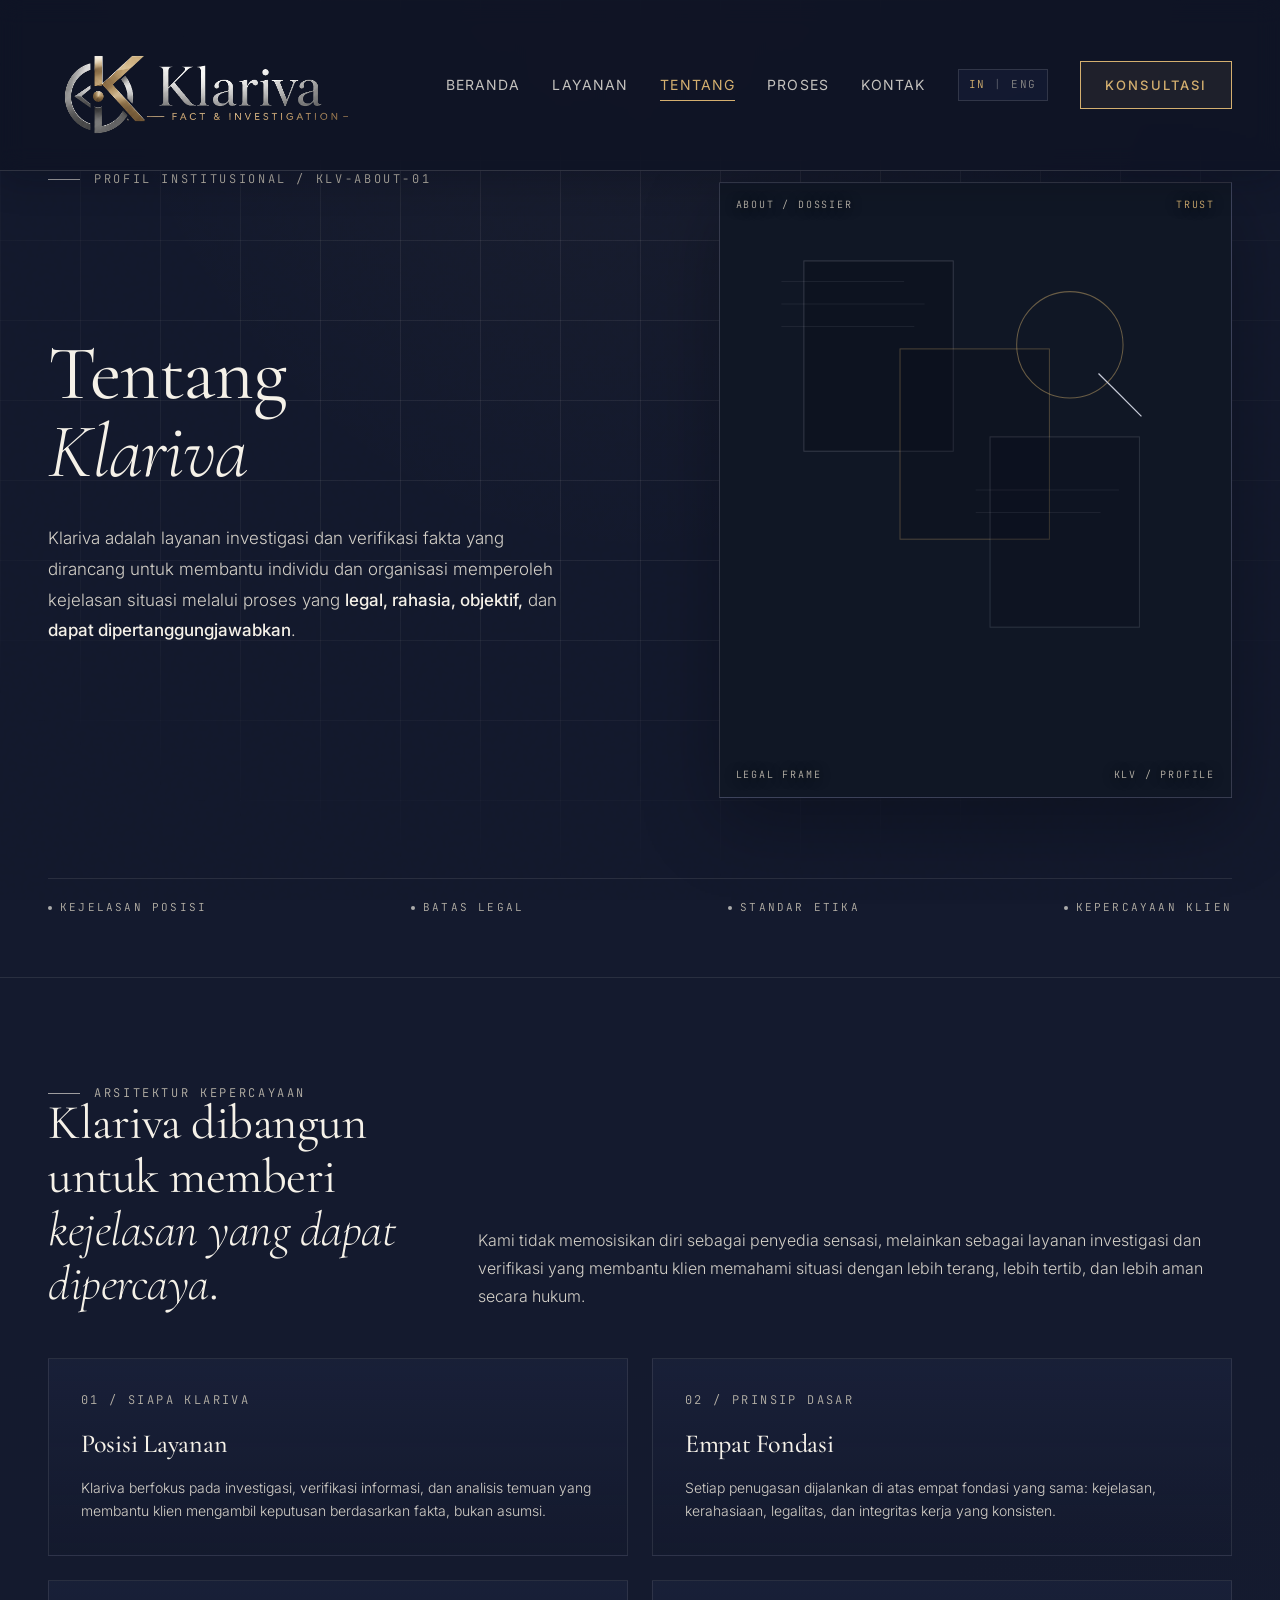
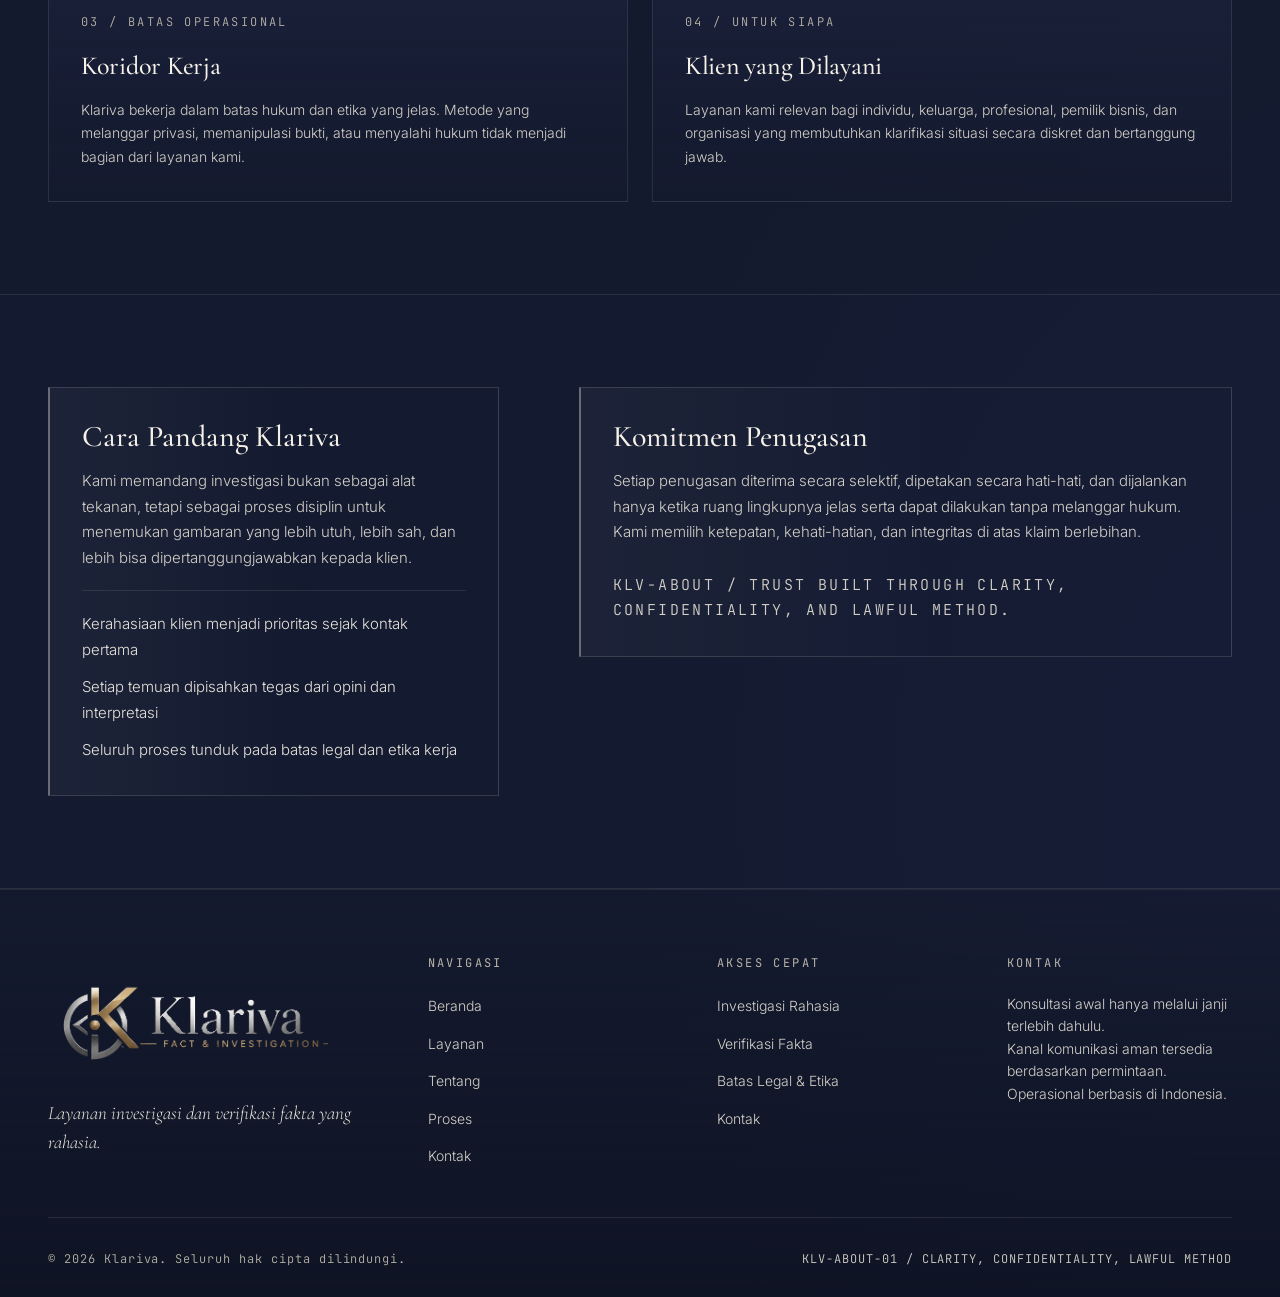
==== about.html @ 5fb0e4e7 "Initial project setup" ====
<!DOCTYPE html>
<html lang="id">
<head>
  <meta charset="UTF-8">
  <meta name="viewport" content="width=device-width, initial-scale=1.0">
  <title>Klariva - Tentang</title>
  <meta name="description" content="Tentang Klariva, layanan investigasi dan verifikasi fakta yang dibangun di atas kejelasan, kerahasiaan, legalitas, dan integritas kerja.">
  <meta property="og:title" content="Klariva - Tentang">
  <meta property="og:description" content="Tentang Klariva, layanan investigasi dan verifikasi fakta yang dibangun di atas kejelasan, kerahasiaan, legalitas, dan integritas kerja.">
  <meta property="og:type" content="website">
  <link rel="canonical" href="/about.html">
  <link rel="icon" type="image/png" href="assets/icons/logo-klariva-icon.png">
  <link rel="preconnect" href="https://fonts.googleapis.com">
  <link rel="preconnect" href="https://fonts.gstatic.com" crossorigin>
  <link href="https://fonts.googleapis.com/css2?family=Cormorant+Garamond:wght@300;400;500;600;700&family=Inter:wght@300;400;500;600&family=JetBrains+Mono:wght@300;400&display=swap" rel="stylesheet">
  <link rel="stylesheet" href="assets/css/style.css">
</head>
<body class="page-about">
  <div class="site-shell">
    <div class="grid-bg" aria-hidden="true"></div>

    <nav class="site-nav">
      <div class="container nav-inner">
        <a href="index.html" class="brand" aria-label="Beranda Klariva">
          <img src="assets/icons/logo-klariva-horizontal.png" alt="Klariva Fakta &amp; Investigasi" class="brand-logo">
        </a>
        <button class="nav-toggle" type="button" aria-label="Buka navigasi" aria-expanded="false" aria-controls="site-menu">
          <span></span>
        </button>
        <div class="nav-panel" id="site-menu">
          <ul class="nav-menu">
            <li><a href="index.html">Beranda</a></li>
            <li><a href="services.html">Layanan</a></li>
            <li><a href="about.html" class="active">Tentang</a></li>
            <li><a href="process.html">Proses</a></li>
            <li><a href="contact.html">Kontak</a></li>
          </ul>
          <div class="lang-switch" aria-label="Pilihan bahasa">
            <button class="lang-option" type="button" data-lang-switch="id">IN</button>
            <span class="lang-switch-sep">|</span>
            <button class="lang-option" type="button" data-lang-switch="en">ENG</button>
          </div>
          <a href="contact.html#consultation" class="btn nav-cta"><span>Konsultasi</span></a>
        </div>
      </div>
    </nav>

    <main class="main-content">
      <header class="page-hero">
        <div class="container">
          <div class="eyebrow reveal d1">Profil Institusional / KLV-ABOUT-01</div>
          <div class="page-hero-grid">
            <div>
              <h1 class="page-hero-title reveal d2">Tentang<br><em>Klariva</em></h1>
              <p class="page-hero-sub reveal d3">Klariva adalah layanan investigasi dan verifikasi fakta yang dirancang untuk membantu individu dan organisasi memperoleh kejelasan situasi melalui proses yang <strong>legal, rahasia, objektif,</strong> dan <strong>dapat dipertanggungjawabkan</strong>.</p>
            </div>
            <div class="hero-visual reveal d3" style="aspect-ratio: 5 / 6;">
              <span class="corner-label tl">ABOUT / DOSSIER</span>
              <span class="corner-label tr">TRUST</span>
              <span class="corner-label bl">LEGAL FRAME</span>
              <span class="corner-label br">KLV / PROFILE</span>
              <svg viewBox="0 0 500 600" xmlns="http://www.w3.org/2000/svg" aria-hidden="true">
                <rect width="500" height="600" fill="#101725"/>
                <rect x="82" y="76" width="146" height="186" fill="rgba(10,14,26,0.44)" stroke="rgba(200,204,217,0.2)"/>
                <rect x="176" y="162" width="146" height="186" fill="rgba(10,14,26,0.32)" stroke="rgba(201,168,106,0.32)"/>
                <rect x="264" y="248" width="146" height="186" fill="rgba(10,14,26,0.28)" stroke="rgba(200,204,217,0.16)"/>
                <circle cx="342" cy="158" r="52" fill="none" stroke="rgba(201,168,106,0.48)" stroke-width="1"/>
                <path d="M370 186L412 228" stroke="#c8ccd9" stroke-width="1.2"/>
                <g stroke="rgba(200,204,217,0.08)" stroke-width="1">
                  <line x1="60" y1="96" x2="180" y2="96"/>
                  <line x1="60" y1="118" x2="200" y2="118"/>
                  <line x1="60" y1="140" x2="190" y2="140"/>
                  <line x1="250" y1="300" x2="390" y2="300"/>
                  <line x1="250" y1="322" x2="372" y2="322"/>
                </g>
              </svg>
            </div>
          </div>
          <div class="hero-meta-line reveal d4">
            <span>Kejelasan Posisi</span>
            <span>Batas Legal</span>
            <span>Standar Etika</span>
            <span>Kepercayaan Klien</span>
          </div>
        </div>
      </header>

      <section class="section-pad">
        <div class="container">
          <div class="section-head">
            <div>
              <div class="section-label">Arsitektur Kepercayaan</div>
              <h2 class="section-title">Klariva dibangun untuk memberi <em>kejelasan yang dapat dipercaya</em>.</h2>
            </div>
            <p class="section-copy">Kami tidak memosisikan diri sebagai penyedia sensasi, melainkan sebagai layanan investigasi dan verifikasi yang membantu klien memahami situasi dengan lebih terang, lebih tertib, dan lebih aman secara hukum.</p>
          </div>

          <div class="placeholder-grid">
            <article class="placeholder-card">
              <span class="card-index">01 / Siapa Klariva</span>
              <h3>Posisi Layanan</h3>
              <p>Klariva berfokus pada investigasi, verifikasi informasi, dan analisis temuan yang membantu klien mengambil keputusan berdasarkan fakta, bukan asumsi.</p>
            </article>

            <article class="placeholder-card">
              <span class="card-index">02 / Prinsip Dasar</span>
              <h3>Empat Fondasi</h3>
              <p>Setiap penugasan dijalankan di atas empat fondasi yang sama: kejelasan, kerahasiaan, legalitas, dan integritas kerja yang konsisten.</p>
            </article>

            <article class="placeholder-card">
              <span class="card-index">03 / Batas Operasional</span>
              <h3>Koridor Kerja</h3>
              <p>Klariva bekerja dalam batas hukum dan etika yang jelas. Metode yang melanggar privasi, memanipulasi bukti, atau menyalahi hukum tidak menjadi bagian dari layanan kami.</p>
            </article>

            <article class="placeholder-card">
              <span class="card-index">04 / Untuk Siapa</span>
              <h3>Klien yang Dilayani</h3>
              <p>Layanan kami relevan bagi individu, keluarga, profesional, pemilik bisnis, dan organisasi yang membutuhkan klarifikasi situasi secara diskret dan bertanggung jawab.</p>
            </article>
          </div>
        </div>
      </section>

      <section class="legal-section section-pad">
        <div class="container">
          <div class="split-grid">
            <div class="info-panel">
              <h3>Cara Pandang Klariva</h3>
              <p>Kami memandang investigasi bukan sebagai alat tekanan, tetapi sebagai proses disiplin untuk menemukan gambaran yang lebih utuh, lebih sah, dan lebih bisa dipertanggungjawabkan kepada klien.</p>
              <ul class="contact-points">
                <li>Kerahasiaan klien menjadi prioritas sejak kontak pertama</li>
                <li>Setiap temuan dipisahkan tegas dari opini dan interpretasi</li>
                <li>Seluruh proses tunduk pada batas legal dan etika kerja</li>
              </ul>
            </div>

            <div class="info-panel">
              <h3>Komitmen Penugasan</h3>
              <p>Setiap penugasan diterima secara selektif, dipetakan secara hati-hati, dan dijalankan hanya ketika ruang lingkupnya jelas serta dapat dilakukan tanpa melanggar hukum. Kami memilih ketepatan, kehati-hatian, dan integritas di atas klaim berlebihan.</p>
              <p class="dev-note">KLV-ABOUT / trust built through clarity, confidentiality, and lawful method.</p>
            </div>
          </div>
        </div>
      </section>
    </main>

    <footer class="footer">
      <div class="container">
        <div class="footer-grid">
          <div class="footer-brand">
            <a href="index.html" class="brand" aria-label="Beranda Klariva">
              <img src="assets/icons/logo-klariva-horizontal.png" alt="Klariva Fakta &amp; Investigasi" class="brand-logo">
            </a>
            <p class="footer-tagline">Layanan investigasi dan verifikasi fakta yang rahasia.</p>
          </div>

          <div class="footer-col">
            <h4>Navigasi</h4>
            <ul>
              <li><a href="index.html">Beranda</a></li>
              <li><a href="services.html">Layanan</a></li>
              <li><a href="about.html">Tentang</a></li>
              <li><a href="process.html">Proses</a></li>
              <li><a href="contact.html">Kontak</a></li>
            </ul>
          </div>

          <div class="footer-col">
            <h4>Akses Cepat</h4>
            <ul>
              <li><a href="services.html#personal-investigation">Investigasi Rahasia</a></li>
              <li><a href="services.html#digital-verification">Verifikasi Fakta</a></li>
              <li><a href="services.html#legal-boundary">Batas Legal &amp; Etika</a></li>
              <li><a href="contact.html">Kontak</a></li>
            </ul>
          </div>

          <div class="footer-col">
            <h4>Kontak</h4>
            <p>Konsultasi awal hanya melalui janji terlebih dahulu.</p>
            <p>Kanal komunikasi aman tersedia berdasarkan permintaan.</p>
            <p>Operasional berbasis di Indonesia.</p>
          </div>
        </div>

        <div class="footer-bottom">
          <p>&copy; 2026 Klariva. Seluruh hak cipta dilindungi.</p>
          <p><span class="code">KLV-ABOUT-01 / CLARITY, CONFIDENTIALITY, LAWFUL METHOD</span></p>
        </div>
      </div>
    </footer>
  </div>

  <script src="assets/js/main.js"></script>
</body>
</html>
---- assets/css/style.css ----
:root {
  --bg-primary: #141A2E;
  --bg-deeper: #0F1424;
  --bg-elevated: #1A2240;
  --text-primary: #F5F1E8;
  --text-body: #D4D0C8;
  --text-secondary: #B8B3A8;
  --accent-gold: #D4AF6F;
  --border-subtle: rgba(232, 228, 220, 0.15);
  --midnight: var(--bg-primary);
  --midnight-2: var(--bg-deeper);
  --navy: #18203a;
  --charcoal: #171e33;
  --graphite: #202846;
  --panel: rgba(26, 34, 64, 0.76);
  --panel-soft: rgba(26, 34, 64, 0.48);
  --line: rgba(232, 228, 220, 0.1);
  --line-strong: var(--border-subtle);
  --silver: #E8E4DC;
  --silver-soft: #D4D0C8;
  --silver-mute: #9B958A;
  --gold: var(--accent-gold);
  --gold-soft: #E0BF82;
  --text: var(--text-primary);
  --text-mute: var(--text-body);
  --text-dim: var(--text-secondary);
  --success: #97bea1;
  --serif: "Cormorant Garamond", "Times New Roman", serif;
  --sans: "Inter", -apple-system, BlinkMacSystemFont, "Segoe UI", sans-serif;
  --mono: "JetBrains Mono", "SFMono-Regular", Consolas, monospace;
  --shadow-soft: 0 24px 72px rgba(0, 0, 0, 0.28);
}

* {
  box-sizing: border-box;
  margin: 0;
  padding: 0;
}

html {
  scroll-behavior: smooth;
}

body {
  font-family: var(--sans);
  background: var(--bg-primary);
  color: var(--text);
  font-weight: 300;
  line-height: 1.6;
  overflow-x: hidden;
  -webkit-font-smoothing: antialiased;
  background-image:
    radial-gradient(ellipse 80% 50% at 50% -10%, rgba(212, 175, 111, 0.05), transparent 60%),
    radial-gradient(ellipse 70% 45% at 100% 82%, rgba(26, 34, 64, 0.28), transparent 72%);
}

body::before {
  content: "";
  position: fixed;
  inset: 0;
  pointer-events: none;
  z-index: 1;
  opacity: 0.58;
  background-image: url("data:image/svg+xml,%3Csvg viewBox='0 0 200 200' xmlns='http://www.w3.org/2000/svg'%3E%3Cfilter id='noise'%3E%3CfeTurbulence type='fractalNoise' baseFrequency='0.78' numOctaves='2' stitchTiles='stitch'/%3E%3CfeColorMatrix values='0 0 0 0 0 0 0 0 0 0 0 0 0 0 0 0 0 0 0.07 0'/%3E%3C/filter%3E%3Crect width='100%25' height='100%25' filter='url(%23noise)'/%3E%3C/svg%3E");
}

a {
  color: inherit;
}

img {
  max-width: 100%;
  display: block;
}

button,
input,
textarea {
  font: inherit;
}

.site-shell {
  position: relative;
  min-height: 100vh;
}

.grid-bg {
  position: fixed;
  inset: 0;
  pointer-events: none;
  z-index: 0;
  background-image:
    linear-gradient(var(--line) 1px, transparent 1px),
    linear-gradient(90deg, var(--line) 1px, transparent 1px);
  background-size: 80px 80px;
  mask-image: radial-gradient(ellipse 74% 64% at 50% 42%, black 36%, transparent 90%);
  opacity: 0.78;
}

.container {
  width: min(1280px, 100%);
  margin: 0 auto;
  padding: 0 48px;
  position: relative;
  z-index: 2;
}

.main-content {
  position: relative;
  z-index: 2;
}

.brand {
  display: inline-flex;
  align-items: center;
  text-decoration: none;
  color: var(--text);
  line-height: 0;
}

.brand-logo {
  display: block;
  width: 320px;
  height: auto;
}

.brand-mark {
  width: 56px;
  height: 56px;
  flex-shrink: 0;
}

.brand-text {
  display: flex;
  flex-direction: column;
  gap: 6px;
  line-height: 1;
}

.brand-name {
  font-family: var(--serif);
  font-weight: 500;
  font-size: 36px;
  line-height: 0.88;
  letter-spacing: 0.06em;
  background: linear-gradient(180deg, #fafafa 0%, #d7d8de 38%, #8e939f 72%, #f8f8f9 100%);
  -webkit-background-clip: text;
  background-clip: text;
  color: transparent;
  -webkit-text-fill-color: transparent;
}

.brand-subrow {
  display: inline-flex;
  align-items: center;
  gap: 10px;
}

.brand-sub {
  font-family: var(--mono);
  font-size: 8px;
  letter-spacing: 0.34em;
  text-transform: uppercase;
  white-space: nowrap;
  background: linear-gradient(180deg, #f7e8b4 0%, #c99f5c 45%, #f1d796 100%);
  -webkit-background-clip: text;
  background-clip: text;
  color: transparent;
  -webkit-text-fill-color: transparent;
}

.brand-sub-line {
  width: 24px;
  height: 1px;
  background: linear-gradient(90deg, transparent, rgba(201, 168, 106, 0.88), transparent);
  flex-shrink: 0;
}

.site-nav .brand-mark {
  width: 52px;
  height: 52px;
}

.site-nav .brand-logo {
  width: 300px;
}

.site-nav .brand-name {
  font-size: 34px;
}

.footer .brand-mark {
  width: 58px;
  height: 58px;
}

.footer .brand-logo {
  width: 280px;
}

.footer .brand-name {
  font-size: 38px;
}

.site-nav {
  position: fixed;
  inset: 0 0 auto;
  z-index: 100;
  padding: 20px 0;
  backdrop-filter: blur(12px);
  background: rgba(15, 20, 36, 0.84);
  border-bottom: 1px solid var(--border-subtle);
  box-shadow: 0 10px 32px rgba(4, 7, 16, 0.22);
}

.nav-inner {
  display: flex;
  align-items: center;
  justify-content: space-between;
  gap: 20px;
}

.nav-panel {
  display: flex;
  align-items: center;
  gap: 32px;
}

.lang-switch {
  display: inline-flex;
  align-items: center;
  gap: 8px;
  padding: 6px 10px;
  border: 1px solid rgba(232, 228, 220, 0.14);
  background: rgba(26, 34, 64, 0.42);
  font-family: var(--mono);
  font-size: 11px;
  letter-spacing: 0.16em;
  text-transform: uppercase;
  color: var(--text-secondary);
}

.lang-switch-sep {
  color: rgba(232, 228, 220, 0.34);
}

.lang-option {
  padding: 0;
  border: 0;
  background: transparent;
  color: inherit;
  font: inherit;
  letter-spacing: inherit;
  text-transform: inherit;
  cursor: pointer;
  transition: color 0.3s ease, opacity 0.3s ease;
  opacity: 0.72;
}

.lang-option:hover,
.lang-option:focus-visible,
.lang-option.is-active {
  color: var(--text-primary);
  opacity: 1;
}

.lang-option.is-active {
  color: var(--accent-gold);
}

.nav-menu {
  display: flex;
  gap: 32px;
  list-style: none;
}

.nav-menu a {
  color: #E8E4DC;
  text-decoration: none;
  font-size: 14px;
  font-weight: 400;
  letter-spacing: 0.08em;
  text-transform: uppercase;
  opacity: 0.84;
  transition: color 0.3s ease, opacity 0.3s ease;
  position: relative;
}

.nav-menu a:hover,
.nav-menu a.active {
  color: var(--accent-gold);
  opacity: 1;
}

.nav-menu a.active::after {
  content: "";
  position: absolute;
  bottom: -8px;
  left: 0;
  right: 0;
  height: 1px;
  background: var(--accent-gold);
}

.nav-toggle {
  display: none;
  width: 46px;
  height: 46px;
  border: 1px solid var(--border-subtle);
  background: rgba(26, 34, 64, 0.88);
  color: var(--text);
  align-items: center;
  justify-content: center;
  cursor: pointer;
}

.nav-toggle span {
  display: block;
  width: 18px;
  height: 1px;
  background: currentColor;
  position: relative;
  transition: transform 0.3s ease, opacity 0.3s ease;
}

.nav-toggle span::before,
.nav-toggle span::after {
  content: "";
  position: absolute;
  left: 0;
  width: 18px;
  height: 1px;
  background: currentColor;
  transition: transform 0.3s ease;
}

.nav-toggle span::before {
  top: -6px;
}

.nav-toggle span::after {
  top: 6px;
}

.site-nav.is-open .nav-toggle span {
  background: transparent;
}

.site-nav.is-open .nav-toggle span::before {
  transform: translateY(6px) rotate(45deg);
}

.site-nav.is-open .nav-toggle span::after {
  transform: translateY(-6px) rotate(-45deg);
}

.btn {
  display: inline-flex;
  align-items: center;
  justify-content: center;
  gap: 10px;
  padding: 12px 24px;
  min-height: 48px;
  border: 1px solid var(--accent-gold);
  background: rgba(212, 175, 111, 0.08);
  color: var(--accent-gold);
  text-decoration: none;
  text-transform: uppercase;
  letter-spacing: 0.16em;
  font-size: 13px;
  font-weight: 500;
  cursor: pointer;
  position: relative;
  overflow: hidden;
  transition: color 0.3s ease, border-color 0.3s ease, background-color 0.3s ease, transform 0.3s ease;
}

.btn::before {
  content: "";
  position: absolute;
  inset: 0;
  background: rgba(212, 175, 111, 0.18);
  transform: translateX(-101%);
  transition: transform 0.3s ease;
  z-index: 0;
}

.btn span {
  position: relative;
  z-index: 1;
}

.btn:hover::before,
.btn:focus-visible::before {
  transform: translateX(0);
}

.btn:hover,
.btn:focus-visible {
  color: var(--text-primary);
  background: rgba(212, 175, 111, 0.12);
  transform: translateY(-1px);
}

.btn-ghost {
  border-color: rgba(232, 228, 220, 0.4);
  background: rgba(232, 228, 220, 0.02);
  color: #E8E4DC;
}

.btn-ghost::before {
  background: rgba(232, 228, 220, 0.12);
}

.btn-ghost:hover,
.btn-ghost:focus-visible {
  color: var(--text-primary);
  background: rgba(232, 228, 220, 0.08);
}

.btn-lg {
  padding: 16px 32px;
}

.eyebrow,
.section-label {
  display: inline-flex;
  align-items: center;
  gap: 14px;
  font-family: var(--mono);
  font-size: 12px;
  line-height: 1.45;
  letter-spacing: 0.22em;
  text-transform: uppercase;
  color: var(--text-secondary);
  position: relative;
  top: 6px;
  padding-top: 0;
  padding-bottom: 0;
  margin-top: 0;
  overflow: visible;
}

.eyebrow::before,
.section-label::before {
  content: "";
  width: 32px;
  height: 1px;
  background: rgba(232, 228, 220, 0.65);
}

.section-pad {
  padding: 92px 0;
}

.section-head {
  display: flex;
  justify-content: space-between;
  align-items: flex-end;
  gap: 64px;
  margin-bottom: 48px;
}

.section-title {
  font-family: var(--serif);
  font-weight: 400;
  font-size: clamp(32px, 3.8vw, 54px);
  line-height: 1.1;
  letter-spacing: -0.01em;
  max-width: 760px;
}

.section-title em,
.page-hero-title em,
.service-line-title em,
.cta-title em {
  font-style: italic;
  color: var(--text-primary);
  font-weight: 300;
}

.display-title em {
  font-style: italic;
  color: var(--accent-gold);
  font-weight: 300;
}

.section-copy,
.muted-copy {
  color: var(--text-mute);
  font-size: 16px;
  line-height: 1.75;
}

.display-title {
  font-family: var(--serif);
  font-weight: 400;
  font-size: clamp(42px, 5.5vw, 82px);
  line-height: 1.02;
  letter-spacing: -0.015em;
}

.hero-home {
  min-height: 100vh;
  display: grid;
  grid-template-columns: 1.05fr 1fr;
  align-items: center;
  gap: 80px;
  padding: 160px 0 100px;
  position: relative;
  isolation: isolate;
}

.page-home .hero-home {
  min-height: auto;
  padding-bottom: 24px;
}

.page-home .values.section-pad {
  padding-top: 24px;
  padding-bottom: 28px;
}

.page-home .values .section-head {
  margin-bottom: 28px;
}

.page-home .insight-strip {
  padding-top: 28px;
  padding-bottom: 28px;
}

.page-home .insight-strip + .section-pad {
  padding-top: 28px;
}

.page-home .home-services.section-pad {
  padding-top: 28px;
  padding-bottom: 28px;
}

.page-home .home-services .section-head {
  margin-bottom: 28px;
}

.page-home .home-services + .process-section.section-pad {
  padding-top: 28px;
}

.hero-home::before {
  content: "";
  position: absolute;
  inset: 72px 32px 24px;
  z-index: 0;
  pointer-events: none;
  background: radial-gradient(circle at 42% 34%, rgba(26, 34, 64, 0.72) 0%, rgba(26, 34, 64, 0.38) 24%, rgba(15, 20, 36, 0) 62%);
}

.hero-home > * {
  position: relative;
  z-index: 1;
}

.hero-copy {
  display: flex;
  flex-direction: column;
  align-items: flex-start;
}

.hero-meta {
  margin-bottom: 32px;
}

.page-home .hero-meta {
  display: inline-flex;
  align-items: center;
  overflow: visible;
  line-height: 1.45;
  top: 10px;
  padding-top: 0;
}

.page-home .hero-meta::before {
  display: none;
}

.hero-sub {
  margin-top: 28px;
  margin-bottom: 40px;
  max-width: 560px;
  font-size: 17px;
  line-height: 1.8;
  color: var(--text-mute);
}

.hero-sub strong,
.page-hero-sub strong {
  color: var(--text-primary);
  font-weight: 500;
}

.hero-actions {
  display: flex;
  flex-wrap: wrap;
  gap: 16px;
  margin-bottom: 48px;
}

.hero-stats {
  display: grid;
  grid-template-columns: repeat(3, 1fr);
  gap: 24px;
  width: 100%;
  padding-top: 32px;
  border-top: 1px solid var(--line);
}

.hero-stat-value {
  display: block;
  margin-bottom: 8px;
  font-family: var(--serif);
  font-size: 32px;
  line-height: 1;
  color: var(--text-primary);
  font-weight: 500;
}

.hero-stat-label {
  font-family: var(--mono);
  font-size: 11px;
  letter-spacing: 0.16em;
  text-transform: uppercase;
  color: var(--text-secondary);
}

.hero-visual,
.visual-frame {
  position: relative;
  overflow: hidden;
  border: 1px solid var(--border-subtle);
  background: linear-gradient(135deg, rgba(32, 40, 70, 0.98), rgba(15, 20, 36, 0.94));
  box-shadow: var(--shadow-soft);
}

.hero-visual-home {
  aspect-ratio: 1;
  max-width: 560px;
  justify-self: end;
  width: 100%;
  background: #0d1323;
}

.hero-visual-service {
  max-width: 520px;
  justify-self: end;
  width: 100%;
  background: #0d1323;
}

.hero-visual-home::before {
  content: "";
  position: absolute;
  inset: 0;
  z-index: 1;
  pointer-events: none;
  background:
    linear-gradient(180deg, rgba(8, 11, 20, 0.08), rgba(8, 11, 20, 0.3)),
    radial-gradient(circle at 50% 52%, rgba(212, 175, 111, 0.08), transparent 36%),
    radial-gradient(circle at 50% 50%, rgba(15, 20, 36, 0) 36%, rgba(15, 20, 36, 0.42) 100%);
}

.hero-visual-service::before {
  content: "";
  position: absolute;
  inset: 0;
  z-index: 1;
  pointer-events: none;
  background:
    linear-gradient(180deg, rgba(8, 11, 20, 0.16), rgba(8, 11, 20, 0.36)),
    radial-gradient(circle at 54% 48%, rgba(212, 175, 111, 0.06), transparent 34%),
    radial-gradient(circle at 50% 48%, rgba(15, 20, 36, 0) 34%, rgba(15, 20, 36, 0.48) 100%);
}

.hero-visual-home::after {
  content: "";
  position: absolute;
  inset: 22px;
  z-index: 1;
  pointer-events: none;
  border: 1px solid rgba(232, 228, 220, 0.08);
}

.hero-visual-service::after {
  content: "";
  position: absolute;
  inset: 18px;
  z-index: 1;
  pointer-events: none;
  border: 1px solid rgba(232, 228, 220, 0.08);
}

.hero-home-image {
  width: 100%;
  height: 100%;
  display: block;
  object-fit: cover;
  object-position: 58% 50%;
  filter: brightness(0.72) saturate(0.92) contrast(1.05);
}

.hero-service-image {
  width: 100%;
  height: 100%;
  display: block;
  object-fit: cover;
  object-position: 56% 50%;
  filter: brightness(0.72) saturate(0.9) contrast(1.04);
}

.coord,
.corner-label {
  position: absolute;
  z-index: 2;
  font-family: var(--mono);
  font-size: 10px;
  letter-spacing: 0.18em;
  text-transform: uppercase;
  color: var(--text-secondary);
  text-shadow: 0 1px 12px rgba(8, 11, 20, 0.9);
}

.coord.tl,
.corner-label.tl {
  top: 14px;
  left: 16px;
}

.coord.tr,
.corner-label.tr {
  top: 14px;
  right: 16px;
  color: var(--accent-gold);
}

.coord.bl,
.corner-label.bl {
  bottom: 14px;
  left: 16px;
}

.coord.br,
.corner-label.br {
  bottom: 14px;
  right: 16px;
}

.hero-visual img,
.hero-visual svg,
.visual-frame svg,
.art-block svg,
.service-visual svg,
.mini-visual svg {
  width: 100%;
  height: 100%;
  display: block;
}

.hero-visual-home svg {
  display: none;
}

.hero-visual-service svg {
  display: none;
}

.ring-rotating {
  transform-origin: 50% 50%;
  animation: spin 80s linear infinite;
}

.ring-rotating-rev {
  transform-origin: 50% 50%;
  animation: spin 60s linear infinite reverse;
}

.values {
  border-top: 1px solid var(--line);
  border-bottom: 1px solid var(--line);
  background: linear-gradient(180deg, transparent, rgba(26, 34, 64, 0.28));
}

.values-grid {
  display: grid;
  grid-template-columns: repeat(4, minmax(0, 1fr));
}

.value-card {
  padding: 40px 28px;
  border-left: 1px solid var(--line);
  transition: background 0.35s ease;
}

.value-card:first-child {
  border-left: 0;
}

.value-card:hover {
  background: rgba(232, 228, 220, 0.04);
}

.value-icon {
  width: 56px;
  height: 56px;
  margin-bottom: 28px;
}

.value-num {
  display: block;
  margin-bottom: 16px;
  font-family: var(--mono);
  font-size: 11px;
  letter-spacing: 0.16em;
  color: var(--text-secondary);
}

.value-title {
  margin-bottom: 12px;
  font-family: var(--serif);
  font-size: 24px;
  font-weight: 500;
  letter-spacing: -0.01em;
}

.value-desc {
  font-size: 13px;
  color: var(--text-mute);
  line-height: 1.7;
}

.insight-strip {
  padding: 76px 0;
}

.insight-grid {
  display: grid;
  grid-template-columns: 1.1fr 1fr;
  gap: 80px;
  align-items: center;
}

.insight-visual {
  aspect-ratio: 4 / 3;
}

.insight-title {
  margin: 24px 0;
  font-family: var(--serif);
  font-size: clamp(28px, 3vw, 44px);
  font-weight: 400;
  line-height: 1.15;
}

.insight-copy p {
  margin-bottom: 16px;
  font-size: 15px;
  line-height: 1.75;
  color: var(--text-mute);
}

.insight-points {
  list-style: none;
  margin-top: 24px;
  padding-top: 24px;
  border-top: 1px solid var(--line);
}

.insight-points li {
  display: grid;
  grid-template-columns: 32px 1fr;
  gap: 16px;
  padding: 12px 0;
  font-size: 14px;
  color: var(--text-body);
}

.insight-points li::before {
  content: "";
  width: 16px;
  height: 1px;
  background: rgba(232, 228, 220, 0.72);
  align-self: center;
  margin-top: 11px;
}

.service-preview-grid {
  display: grid;
  grid-template-columns: repeat(3, minmax(0, 1fr));
  gap: 24px;
}

.services-section {
  padding: 92px 0;
}

.service-preview-card,
.placeholder-card {
  background: linear-gradient(180deg, rgba(32, 40, 70, 0.42), rgba(20, 26, 46, 0.26));
  border: 1px solid var(--line);
  position: relative;
  overflow: hidden;
  transition: transform 0.35s ease, border-color 0.35s ease;
}

.service-preview-card::before,
.placeholder-card::before {
  content: "";
  position: absolute;
  inset: 0 auto auto 0;
  width: 100%;
  height: 1px;
  background: linear-gradient(90deg, transparent, rgba(232, 228, 220, 0.86), transparent);
  transform: translateX(-100%);
  transition: transform 0.6s ease;
}

.service-preview-card:hover,
.placeholder-card:hover {
  transform: translateY(-2px);
  border-color: var(--line-strong);
}

.service-preview-card:hover::before,
.placeholder-card:hover::before {
  transform: translateX(0);
}

.art-block {
  position: relative;
  aspect-ratio: 16 / 10;
  border-bottom: 1px solid var(--line);
  overflow: hidden;
  background: linear-gradient(135deg, var(--midnight-2), var(--graphite));
}

.art-block-label {
  position: absolute;
  top: 16px;
  left: 20px;
  z-index: 2;
  font-family: var(--mono);
  font-size: 10px;
  letter-spacing: 0.2em;
  text-transform: uppercase;
  color: var(--text-secondary);
}

.service-preview-body {
  padding: 32px 32px 36px;
}

.service-preview-title,
.placeholder-card h3 {
  margin-bottom: 16px;
  font-family: var(--serif);
  font-size: 26px;
  font-weight: 500;
  line-height: 1.2;
  letter-spacing: -0.01em;
}

.service-preview-desc,
.placeholder-card p,
.placeholder-card li {
  font-size: 14px;
  line-height: 1.7;
  color: var(--text-mute);
}

.service-link {
  display: inline-flex;
  align-items: center;
  gap: 10px;
  margin-top: 28px;
  text-decoration: none;
  text-transform: uppercase;
  font-family: var(--mono);
  font-size: 11px;
  letter-spacing: 0.2em;
  color: var(--silver);
  transition: gap 0.3s ease, color 0.3s ease;
}

.service-link:hover {
  gap: 16px;
  color: var(--text-primary);
}

.process-section {
  background: rgba(26, 34, 64, 0.24);
  border-top: 1px solid var(--line);
  border-bottom: 1px solid var(--line);
}

.process-grid {
  position: relative;
  display: grid;
  grid-template-columns: repeat(4, minmax(0, 1fr));
  gap: 0;
  margin-top: 64px;
}

.process-grid::before {
  content: "";
  position: absolute;
  top: 42px;
  left: 12.5%;
  right: 12.5%;
  height: 1px;
  background: rgba(232, 228, 220, 0.7);
  opacity: 0.4;
}

.process-step {
  position: relative;
  padding: 0 24px;
}

.process-node {
  position: relative;
  z-index: 2;
  width: 84px;
  height: 84px;
  margin-bottom: 28px;
  border-radius: 50%;
  border: 1px solid rgba(232, 228, 220, 0.44);
  background: var(--midnight);
  display: grid;
  place-items: center;
}

.process-node svg {
  width: 42px;
  height: 42px;
}

.process-node::before {
  content: attr(data-num);
  position: absolute;
  top: -8px;
  right: -8px;
  width: 28px;
  height: 28px;
  border-radius: 50%;
  border: 1px solid rgba(232, 228, 220, 0.44);
  background: var(--midnight);
  color: var(--text-primary);
  display: grid;
  place-items: center;
  font-family: var(--mono);
  font-size: 10px;
}

.process-title {
  margin-bottom: 10px;
  font-family: var(--serif);
  font-size: 22px;
  font-weight: 500;
}

.process-desc {
  font-size: 13px;
  line-height: 1.65;
  color: var(--text-mute);
}

.disclaimer {
  padding: 64px 0;
}

.disclaimer-box,
.legal-statement,
.contact-card,
.form-shell,
.info-panel {
  border: 1px solid var(--line-strong);
  border-left: 2px solid rgba(232, 228, 220, 0.4);
  background: linear-gradient(90deg, rgba(232, 228, 220, 0.045), transparent 60%);
}

.disclaimer-box {
  display: grid;
  grid-template-columns: auto 1fr;
  align-items: center;
  gap: 32px;
  padding: 36px 44px;
}

.disclaimer-tag {
  font-family: var(--mono);
  font-size: 11px;
  letter-spacing: 0.24em;
  color: var(--text-secondary);
  text-transform: uppercase;
  writing-mode: vertical-rl;
  transform: rotate(180deg);
  border-right: 1px solid var(--line);
  padding-right: 24px;
}

.disclaimer-text {
  font-size: 15px;
  line-height: 1.75;
  color: var(--text-mute);
}

.disclaimer-text strong {
  color: var(--text);
  font-weight: 500;
}

.page-hero {
  padding: 156px 0 60px;
  border-bottom: 1px solid var(--line);
}

.page-hero-grid {
  display: grid;
  grid-template-columns: 1.15fr 1fr;
  gap: 80px;
  align-items: center;
}

.page-hero-title {
  font-family: var(--serif);
  font-weight: 400;
  font-size: clamp(46px, 6vw, 88px);
  line-height: 1.02;
  letter-spacing: -0.015em;
}

.page-hero-sub {
  margin-top: 32px;
  max-width: 520px;
  font-size: 17px;
  line-height: 1.8;
  color: var(--text-mute);
}

.services-hero {
  padding-bottom: 20px;
}

.services-hero .page-hero-grid {
  align-items: start;
  gap: 64px;
}

.services-hero .hero-meta-line {
  margin-top: 18px;
}

.services-pillars {
  display: grid;
  grid-template-columns: repeat(4, minmax(0, 1fr));
  gap: 14px;
  align-items: start;
}

.services-pillars .pillar-stat {
  display: grid;
  justify-items: start;
  gap: 6px;
}

.services-pillars .pillar-icon {
  width: 50px;
  height: 32px;
  color: rgba(212, 175, 111, 0.88);
  stroke-width: 1.35;
}

.services-pillars .pillar-icon-indonesia {
  width: 56px;
}

.services-pillars .pillar-value,
.services-pillars .pillar-label {
  display: block;
}

.services-pillars .pillar-value {
  color: var(--text-primary);
  font-size: 24px;
  line-height: 1;
  letter-spacing: -0.02em;
  font-family: var(--serif);
  font-weight: 500;
  text-transform: none;
}

.services-pillars .pillar-label {
  max-width: 180px;
  color: var(--text-secondary);
  font-size: 12px;
  line-height: 1.25;
  letter-spacing: 0.18em;
}

.services-hero + .services-section {
  padding-top: 36px;
}

.hero-meta-line {
  margin-top: 80px;
  display: flex;
  justify-content: space-between;
  align-items: center;
  gap: 18px;
  padding-top: 20px;
  border-top: 1px solid var(--line);
  color: var(--text-secondary);
  font-family: var(--mono);
  font-size: 11px;
  letter-spacing: 0.2em;
  text-transform: uppercase;
}

.hero-meta-line span {
  display: inline-flex;
  align-items: center;
  gap: 8px;
}

.hero-meta-line span::before {
  content: "";
  width: 4px;
  height: 4px;
  border-radius: 50%;
  background: rgba(232, 228, 220, 0.72);
}

.services-pillars span::before {
  display: none;
}

.services-stack {
  display: flex;
  flex-direction: column;
  gap: 32px;
}

.service-line {
  position: relative;
  border: 1px solid var(--line-strong);
  background: linear-gradient(135deg, rgba(32, 40, 70, 0.52), rgba(20, 26, 46, 0.34));
  overflow: hidden;
  transition: transform 0.5s cubic-bezier(0.16, 1, 0.3, 1), border-color 0.35s ease;
}

.service-line::before {
  content: "";
  position: absolute;
  inset: 0 0 auto;
  height: 1px;
  background: linear-gradient(90deg, transparent, rgba(232, 228, 220, 0.82), transparent);
  transform: translateX(-100%);
  transition: transform 0.8s ease;
}

.service-line:hover {
  transform: translateY(-2px);
  border-color: rgba(232, 228, 220, 0.24);
}

.service-line:hover::before {
  transform: translateX(0);
}

.service-line-inner {
  display: grid;
  grid-template-columns: 0.85fr 1fr 1.2fr;
  min-height: 420px;
}

.service-visual {
  position: relative;
  overflow: hidden;
  border-right: 1px solid var(--line);
  background: linear-gradient(135deg, var(--midnight-2), var(--midnight));
}

.service-visual-label,
.service-visual-ref {
  position: absolute;
  top: 20px;
  z-index: 2;
  font-family: var(--mono);
  text-transform: uppercase;
}

.service-visual-label {
  left: 20px;
  font-size: 11px;
  letter-spacing: 0.22em;
  color: var(--text-secondary);
}

.service-visual-ref {
  right: 20px;
  font-size: 10px;
  letter-spacing: 0.18em;
  color: var(--text-dim);
}

.service-line-copy {
  display: flex;
  flex-direction: column;
  justify-content: space-between;
  padding: 48px 40px;
  border-right: 1px solid var(--line);
  background: radial-gradient(circle at 20% 30%, rgba(232, 228, 220, 0.045), transparent 60%);
}

.service-meta {
  display: flex;
  justify-content: space-between;
  align-items: center;
  gap: 12px;
  margin-bottom: 32px;
  font-family: var(--mono);
  font-size: 12px;
  letter-spacing: 0.2em;
  text-transform: uppercase;
  color: var(--text-secondary);
}

.service-meta .tag {
  padding: 4px 10px;
  border: 1px solid var(--line);
  color: var(--text-dim);
  font-size: 10px;
}

.service-line-title {
  margin-bottom: 20px;
  font-family: var(--serif);
  font-weight: 400;
  font-size: clamp(28px, 3vw, 40px);
  line-height: 1.05;
  letter-spacing: -0.01em;
}

.service-line-desc {
  font-size: 15px;
  line-height: 1.75;
  color: var(--text-mute);
  margin-bottom: 32px;
}

.service-foot {
  display: flex;
  align-items: center;
  gap: 12px;
  padding-top: 20px;
  border-top: 1px solid var(--line);
  font-family: var(--mono);
  font-size: 11px;
  letter-spacing: 0.2em;
  text-transform: uppercase;
  color: var(--text-secondary);
}

.service-foot::before {
  content: "";
  width: 18px;
  height: 1px;
  background: rgba(232, 228, 220, 0.72);
}

.service-line-scope {
  padding: 48px 40px;
  display: flex;
  flex-direction: column;
  justify-content: center;
}

.sub-label {
  display: inline-flex;
  align-items: center;
  gap: 12px;
  margin-bottom: 24px;
  font-family: var(--mono);
  font-size: 11px;
  letter-spacing: 0.24em;
  text-transform: uppercase;
  color: var(--text-secondary);
}

.sub-label::before {
  content: "";
  width: 24px;
  height: 1px;
  background: rgba(232, 228, 220, 0.72);
}

.sub-list {
  list-style: none;
}

.sub-list li {
  display: grid;
  grid-template-columns: 56px 1fr auto;
  align-items: center;
  gap: 16px;
  padding: 16px 0;
  border-bottom: 1px solid var(--line);
  transition: padding-left 0.3s ease;
}

.sub-list li:last-child {
  border-bottom: 0;
}

.sub-list li:hover {
  padding-left: 8px;
}

.sub-num {
  font-family: var(--mono);
  font-size: 12px;
  letter-spacing: 0.16em;
  color: var(--text-dim);
}

.sub-text {
  font-size: 15px;
  color: var(--text);
}

.sub-dot {
  width: 6px;
  height: 6px;
  border: 1px solid var(--silver-mute);
  border-radius: 50%;
  opacity: 0.6;
}

.legal-section {
  background: rgba(26, 34, 64, 0.22);
  border-top: 1px solid var(--line);
  border-bottom: 1px solid var(--line);
}

.legal-grid,
.contact-grid,
.split-grid {
  display: grid;
  grid-template-columns: 1fr 1.45fr;
  gap: 80px;
  align-items: start;
}

.legal-title,
.cta-title {
  font-family: var(--serif);
  font-weight: 400;
  line-height: 1.12;
  letter-spacing: -0.01em;
}

.legal-title {
  margin-bottom: 32px;
  font-size: clamp(30px, 3.2vw, 44px);
}

.mini-visual {
  width: 100%;
  max-width: 320px;
  aspect-ratio: 1;
  border: 1px solid var(--line);
  background: linear-gradient(135deg, var(--graphite), var(--midnight-2));
  overflow: hidden;
}

.legal-statement {
  padding: 40px 48px;
}

.legal-statement p {
  margin-bottom: 28px;
  font-size: 17px;
  line-height: 1.75;
  color: var(--silver);
}

.legal-statement p strong {
  font-family: var(--serif);
  font-size: 19px;
  font-weight: 500;
  font-style: italic;
  color: var(--text-primary);
}

.legal-prohibited {
  display: grid;
  grid-template-columns: repeat(2, minmax(0, 1fr));
  gap: 12px 24px;
  list-style: none;
  margin-top: 24px;
  padding-top: 24px;
  border-top: 1px solid var(--line);
}

.legal-prohibited li {
  position: relative;
  padding-left: 20px;
  font-size: 14px;
  line-height: 1.6;
  color: var(--text-mute);
}

.legal-prohibited li::before {
  content: "×";
  position: absolute;
  left: 0;
  top: -2px;
  font-family: var(--serif);
  font-size: 18px;
  color: var(--text-primary);
}

.cta-section {
  position: relative;
  overflow: hidden;
  padding: 108px 0;
  text-align: center;
}

.cta-section::before {
  content: "";
  position: absolute;
  left: 50%;
  top: 50%;
  transform: translate(-50%, -50%);
  width: 600px;
  height: 600px;
  border-radius: 50%;
  background: radial-gradient(circle, rgba(26, 34, 64, 0.52), transparent 60%);
  z-index: 0;
}

.cta-section .container {
  z-index: 2;
}

.cta-meta {
  display: inline-flex;
  align-items: center;
  gap: 14px;
  margin-bottom: 28px;
  font-family: var(--mono);
  font-size: 12px;
  letter-spacing: 0.24em;
  text-transform: uppercase;
  color: var(--text-secondary);
}

.cta-meta::before,
.cta-meta::after {
  content: "";
  width: 32px;
  height: 1px;
  background: rgba(232, 228, 220, 0.72);
}

.cta-title {
  max-width: 760px;
  margin: 0 auto 32px;
  font-size: clamp(36px, 4.4vw, 64px);
}

.cta-sub {
  max-width: 520px;
  margin: 0 auto 48px;
  font-size: 16px;
  line-height: 1.7;
  color: var(--text-mute);
}

.placeholder-grid {
  display: grid;
  grid-template-columns: repeat(2, minmax(0, 1fr));
  gap: 24px;
}

.placeholder-card {
  padding: 32px;
}

.placeholder-card .card-index {
  display: block;
  margin-bottom: 18px;
  font-family: var(--mono);
  font-size: 12px;
  letter-spacing: 0.2em;
  text-transform: uppercase;
  color: var(--text-secondary);
}

.placeholder-card ul {
  list-style: none;
  margin-top: 18px;
  padding-top: 18px;
  border-top: 1px solid var(--line);
}

.placeholder-card li + li {
  margin-top: 10px;
}

.timeline-stack {
  display: grid;
  gap: 20px;
  margin-top: 40px;
}

.timeline-item {
  display: grid;
  grid-template-columns: 88px 1fr;
  gap: 22px;
  padding: 24px 28px;
  border: 1px solid var(--line);
  background: linear-gradient(180deg, rgba(32, 40, 70, 0.38), rgba(20, 26, 46, 0.24));
}

.timeline-index {
  display: inline-flex;
  align-items: center;
  justify-content: center;
  width: 68px;
  height: 68px;
  border-radius: 50%;
  border: 1px solid rgba(232, 228, 220, 0.4);
  font-family: var(--mono);
  font-size: 13px;
  letter-spacing: 0.16em;
  color: var(--text-primary);
}

.timeline-item h3 {
  margin-bottom: 10px;
  font-family: var(--serif);
  font-size: 28px;
  font-weight: 500;
  line-height: 1.15;
}

.timeline-item p {
  font-size: 15px;
  line-height: 1.7;
  color: var(--text-mute);
}

.dev-note {
  margin-top: 28px;
  font-family: var(--mono);
  font-size: 12px;
  letter-spacing: 0.16em;
  text-transform: uppercase;
  color: var(--text-secondary);
}

.contact-card,
.form-shell,
.info-panel {
  padding: 32px;
}

.contact-card h3,
.form-shell h3,
.info-panel h3 {
  margin-bottom: 14px;
  font-family: var(--serif);
  font-size: 30px;
  font-weight: 500;
  line-height: 1.15;
}

.contact-card p,
.form-shell p,
.info-panel p {
  color: var(--text-mute);
  font-size: 15px;
  line-height: 1.7;
}

.contact-points {
  list-style: none;
  margin-top: 20px;
  padding-top: 20px;
  border-top: 1px solid var(--line);
  display: grid;
  gap: 12px;
}

.contact-points li,
.info-panel li {
  color: var(--silver);
  font-size: 15px;
  line-height: 1.7;
}

.form-shell form {
  margin-top: 24px;
}

.form-grid {
  display: grid;
  grid-template-columns: 1fr 1fr;
  gap: 18px;
}

.form-group {
  display: grid;
  gap: 10px;
}

.form-group.full {
  grid-column: 1 / -1;
}

.form-group label {
  font-family: var(--mono);
  font-size: 12px;
  letter-spacing: 0.16em;
  text-transform: uppercase;
  color: var(--text-secondary);
}

.form-group input,
.form-group textarea {
  width: 100%;
  border: 1px solid var(--line-strong);
  background: rgba(15, 20, 36, 0.78);
  color: var(--text);
  padding: 14px 16px;
}

.form-group input:focus,
.form-group textarea:focus {
  outline: none;
  border-color: rgba(212, 175, 111, 0.6);
  box-shadow: 0 0 0 1px rgba(212, 175, 111, 0.22);
}

.form-group textarea {
  min-height: 160px;
  resize: vertical;
}

.form-note {
  margin-top: 18px;
  color: var(--text-secondary);
  font-size: 13px;
  line-height: 1.7;
}

.footer {
  position: relative;
  z-index: 2;
  padding: 64px 0 28px;
  border-top: 1px solid var(--line);
  background: linear-gradient(180deg, transparent, rgba(15, 20, 36, 0.88));
}

.footer-grid {
  display: grid;
  grid-template-columns: 1.4fr 1fr 1fr 1fr;
  gap: 64px;
  margin-bottom: 48px;
}

.footer-brand .brand {
  margin-bottom: 24px;
}

.footer-tagline {
  max-width: 360px;
  font-family: var(--serif);
  font-size: 19px;
  line-height: 1.5;
  color: var(--silver);
  font-style: italic;
}

.footer-col h4 {
  margin-bottom: 20px;
  font-family: var(--mono);
  font-size: 12px;
  font-weight: 400;
  letter-spacing: 0.2em;
  text-transform: uppercase;
  color: var(--text-secondary);
}

.footer-col ul {
  list-style: none;
}

.footer-col li + li {
  margin-top: 12px;
}

.footer-col a,
.footer-col p {
  font-size: 14px;
  color: var(--text-mute);
  text-decoration: none;
}

.footer-col a:hover {
  color: var(--text);
}

.footer-bottom {
  display: flex;
  justify-content: space-between;
  flex-wrap: wrap;
  align-items: center;
  gap: 16px;
  padding-top: 32px;
  border-top: 1px solid var(--line);
}

.footer-bottom p {
  font-family: var(--mono);
  font-size: 12px;
  letter-spacing: 0.08em;
  color: var(--text-secondary);
}

.footer-bottom .code {
  color: var(--text-body);
}

.reveal {
  opacity: 0;
  transform: translateY(20px);
  animation: reveal 1.2s cubic-bezier(0.16, 1, 0.3, 1) forwards;
}

.reveal.d1 {
  animation-delay: 0.1s;
}

.reveal.d2 {
  animation-delay: 0.25s;
}

.reveal.d3 {
  animation-delay: 0.4s;
}

.reveal.d4 {
  animation-delay: 0.55s;
}

.reveal.d5 {
  animation-delay: 0.7s;
}

@keyframes spin {
  to {
    transform: rotate(360deg);
  }
}

@keyframes reveal {
  to {
    opacity: 1;
    transform: translateY(0);
  }
}

@media (max-width: 1100px) {
  .container {
    padding: 0 32px;
  }

  .hero-home,
  .page-hero-grid,
  .insight-grid,
  .legal-grid,
  .contact-grid,
  .split-grid {
    grid-template-columns: 1fr;
    gap: 48px;
  }

  .hero-home {
    padding: 148px 0 90px;
  }

  .hero-visual-home {
    justify-self: start;
    max-width: 500px;
  }

  .section-head {
    flex-direction: column;
    align-items: flex-start;
    gap: 24px;
  }

  .values-grid,
  .service-preview-grid {
    grid-template-columns: repeat(2, minmax(0, 1fr));
  }

  .process-grid {
    grid-template-columns: repeat(2, minmax(0, 1fr));
    gap: 48px 24px;
  }

  .process-grid::before {
    display: none;
  }

  .service-line-inner {
    grid-template-columns: 1fr;
  }

  .service-visual {
    aspect-ratio: 16 / 9;
    border-right: 0;
    border-bottom: 1px solid var(--line);
  }

  .service-line-copy,
  .service-line-scope {
    padding: 32px;
  }

  .service-line-copy {
    border-right: 0;
    border-bottom: 1px solid var(--line);
  }

  .footer-grid {
    grid-template-columns: 1fr 1fr;
    gap: 48px;
  }
}

@media (max-width: 900px) {
  .site-nav .brand-logo {
    width: 250px;
  }

  .site-nav .brand {
    max-width: calc(100% - 92px);
  }

  .nav-toggle {
    display: inline-flex;
  }

  .nav-panel {
    position: absolute;
    top: calc(100% + 14px);
    left: 24px;
    right: 24px;
    display: none;
    flex-direction: column;
    align-items: stretch;
    gap: 20px;
    padding: 24px;
    border: 1px solid var(--line-strong);
    background: rgba(15, 20, 36, 0.96);
    box-shadow: var(--shadow-soft);
  }

  .site-nav.is-open .nav-panel {
    display: flex;
  }

  .nav-menu {
    flex-direction: column;
    gap: 18px;
  }

  .lang-switch {
    justify-content: center;
    width: 100%;
    padding: 10px 12px;
  }

  .nav-menu a.active::after {
    bottom: -6px;
  }

  .nav-cta {
    width: 100%;
  }

  .hero-meta-line {
    flex-wrap: wrap;
  }
}

@media (max-width: 640px) {
  .brand-logo {
    width: 240px;
  }

  .site-nav {
    padding: 16px 0;
  }

  .site-nav .brand-logo {
    width: 176px;
  }

  .footer .brand-logo {
    width: 220px;
  }

  .container {
    padding: 0 30px;
  }

  .section-pad,
  .services-section,
  .legal-section,
  .cta-section {
    padding: 88px 0;
  }

  .hero-home {
    gap: 18px;
    padding: 112px 0 56px;
  }

  .hero-home::before {
    inset: 48px 12px 12px;
  }

  .hero-copy {
    display: contents;
  }

  .hero-home .hero-meta,
  .hero-home .display-title,
  .hero-home .hero-actions,
  .hero-home .hero-sub,
  .hero-home .hero-stats,
  .hero-home .hero-visual-home {
    position: relative;
    z-index: 1;
  }

  .hero-home .hero-meta {
    order: 1;
  }

  .hero-home .display-title {
    order: 2;
  }

  .hero-home .hero-actions {
    order: 3;
  }

  .hero-home .hero-visual-home {
    order: 4;
  }

  .hero-home .hero-sub {
    order: 5;
  }

  .hero-home .hero-stats {
    order: 6;
  }

  .hero-home .hero-meta,
  .hero-home .display-title,
  .hero-home .hero-actions,
  .hero-home .hero-sub {
    padding-left: 14px;
    padding-right: 6px;
  }

  .hero-meta {
    margin-bottom: 8px;
    font-size: 11px;
    letter-spacing: 0.16em;
    gap: 10px;
  }

  .hero-meta::before {
    width: 20px;
  }

  .display-title {
    font-size: clamp(29px, 8.7vw, 37px);
    line-height: 1.02;
    max-width: none;
    letter-spacing: -0.02em;
    text-wrap: normal;
  }

  .display-title br {
    display: block;
  }

  .hero-sub {
    margin-top: 0;
    margin-bottom: 0;
    font-size: 15px;
    line-height: 1.65;
    color: var(--text-secondary);
    max-width: none;
  }

  .hero-actions {
    width: 100%;
    flex-direction: column;
    align-items: stretch;
    gap: 10px;
    margin-bottom: 0;
  }

  .hero-actions .btn:first-child {
    width: 100%;
    min-height: 50px;
  }

  .hero-actions .btn-ghost {
    width: 100%;
    min-height: 50px;
  }

  .hero-stats {
    display: none;
  }

  .hero-visual-home {
    max-width: none;
    width: calc(100% - 14px);
    margin-left: 14px;
    aspect-ratio: 16 / 9;
  }

  .hero-visual-service {
    max-width: none;
    width: calc(100% - 14px);
    margin-left: 14px;
    aspect-ratio: 16 / 10 !important;
  }

  .hero-visual-home::after {
    inset: 12px;
  }

  .hero-visual-service::after {
    inset: 12px;
  }

  .hero-home-image {
    object-position: 56% 44%;
    filter: brightness(0.76) saturate(0.94) contrast(1.04);
  }

  .hero-service-image {
    object-position: 54% 48%;
    filter: brightness(0.76) saturate(0.92) contrast(1.04);
  }

  .hero-visual-home .coord {
    font-size: 9px;
    letter-spacing: 0.12em;
    padding: 4px 6px;
    border: 1px solid rgba(232, 228, 220, 0.12);
    background: rgba(15, 20, 36, 0.74);
    backdrop-filter: blur(10px);
  }

  .hero-visual-home .coord.tl,
  .hero-visual-home .coord.tr {
    top: 12px;
  }

  .hero-visual-home .coord.tl,
  .hero-visual-home .coord.bl {
    left: 12px;
  }

  .hero-visual-home .coord.tr,
  .hero-visual-home .coord.br {
    right: 12px;
  }

  .hero-visual-home .coord.bl,
  .hero-visual-home .coord.br {
    display: none;
  }

  .hero-visual-service .corner-label {
    font-size: 9px;
    letter-spacing: 0.12em;
    padding: 4px 6px;
    border: 1px solid rgba(232, 228, 220, 0.12);
    background: rgba(15, 20, 36, 0.74);
    backdrop-filter: blur(10px);
  }

  .hero-visual-service .corner-label.tl,
  .hero-visual-service .corner-label.tr {
    top: 12px;
  }

  .hero-visual-service .corner-label.tl,
  .hero-visual-service .corner-label.bl {
    left: 12px;
  }

  .hero-visual-service .corner-label.tr,
  .hero-visual-service .corner-label.br {
    right: 12px;
  }

  .hero-visual-service .corner-label.bl,
  .hero-visual-service .corner-label.br {
    display: none;
  }

  .page-hero {
    padding: 148px 0 72px;
  }

  .hero-stats,
  .values-grid,
  .service-preview-grid,
  .placeholder-grid,
  .process-grid,
  .footer-grid,
  .legal-prohibited,
  .form-grid {
    grid-template-columns: 1fr;
  }

  .value-card {
    border-left: 0;
    border-top: 1px solid var(--line);
  }

  .value-card:first-child {
    border-top: 0;
  }

  .disclaimer-box {
    grid-template-columns: 1fr;
    padding: 28px;
  }

  .disclaimer-tag {
    writing-mode: horizontal-tb;
    transform: none;
    border-right: 0;
    border-bottom: 1px solid var(--line);
    padding-right: 0;
    padding-bottom: 12px;
  }

  .hero-meta-line {
    flex-direction: column;
    align-items: flex-start;
  }

  .services-pillars {
    grid-template-columns: repeat(2, minmax(0, 1fr));
    gap: 24px 20px;
  }

  .sub-list li {
    grid-template-columns: 40px 1fr;
  }

  .sub-dot {
    display: none;
  }

  .legal-statement,
  .contact-card,
  .form-shell,
  .info-panel {
    padding: 28px 24px;
  }

  .timeline-item {
    grid-template-columns: 1fr;
  }

  .footer-bottom {
    align-items: flex-start;
  }
}
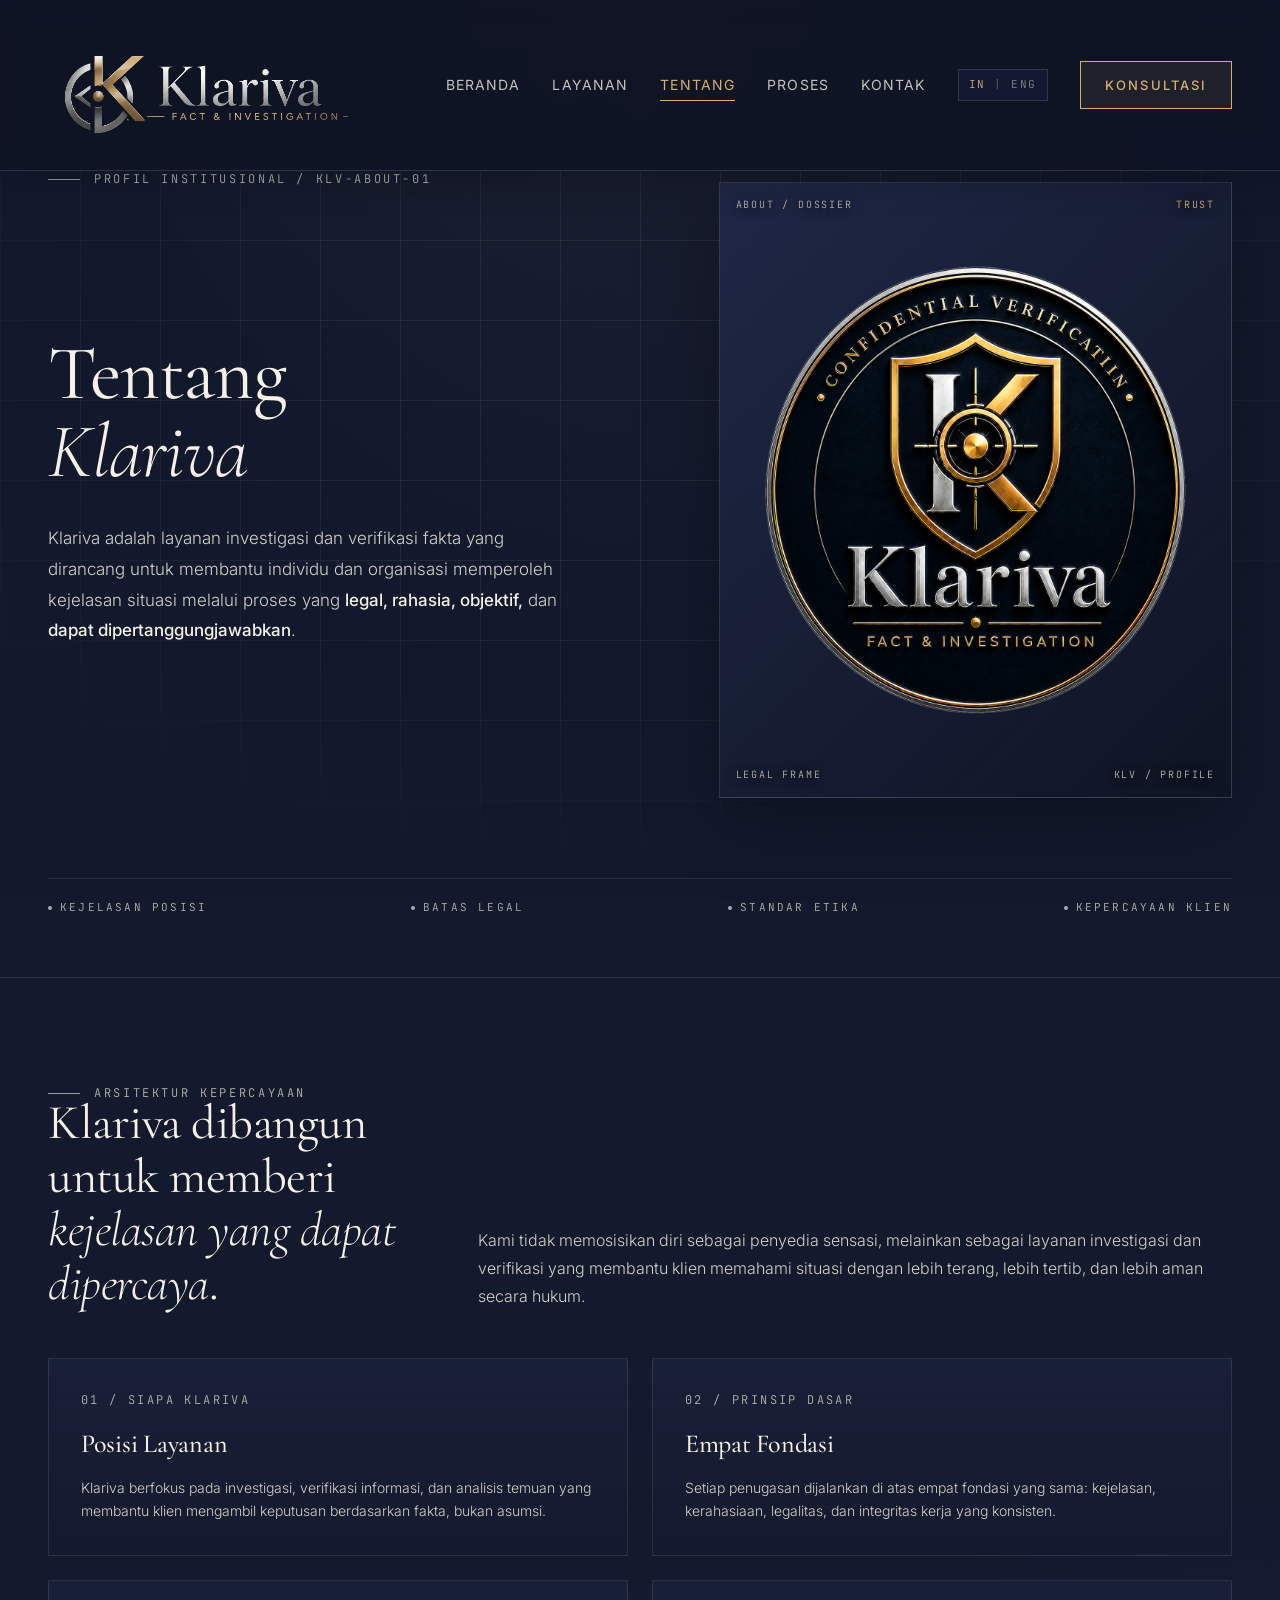
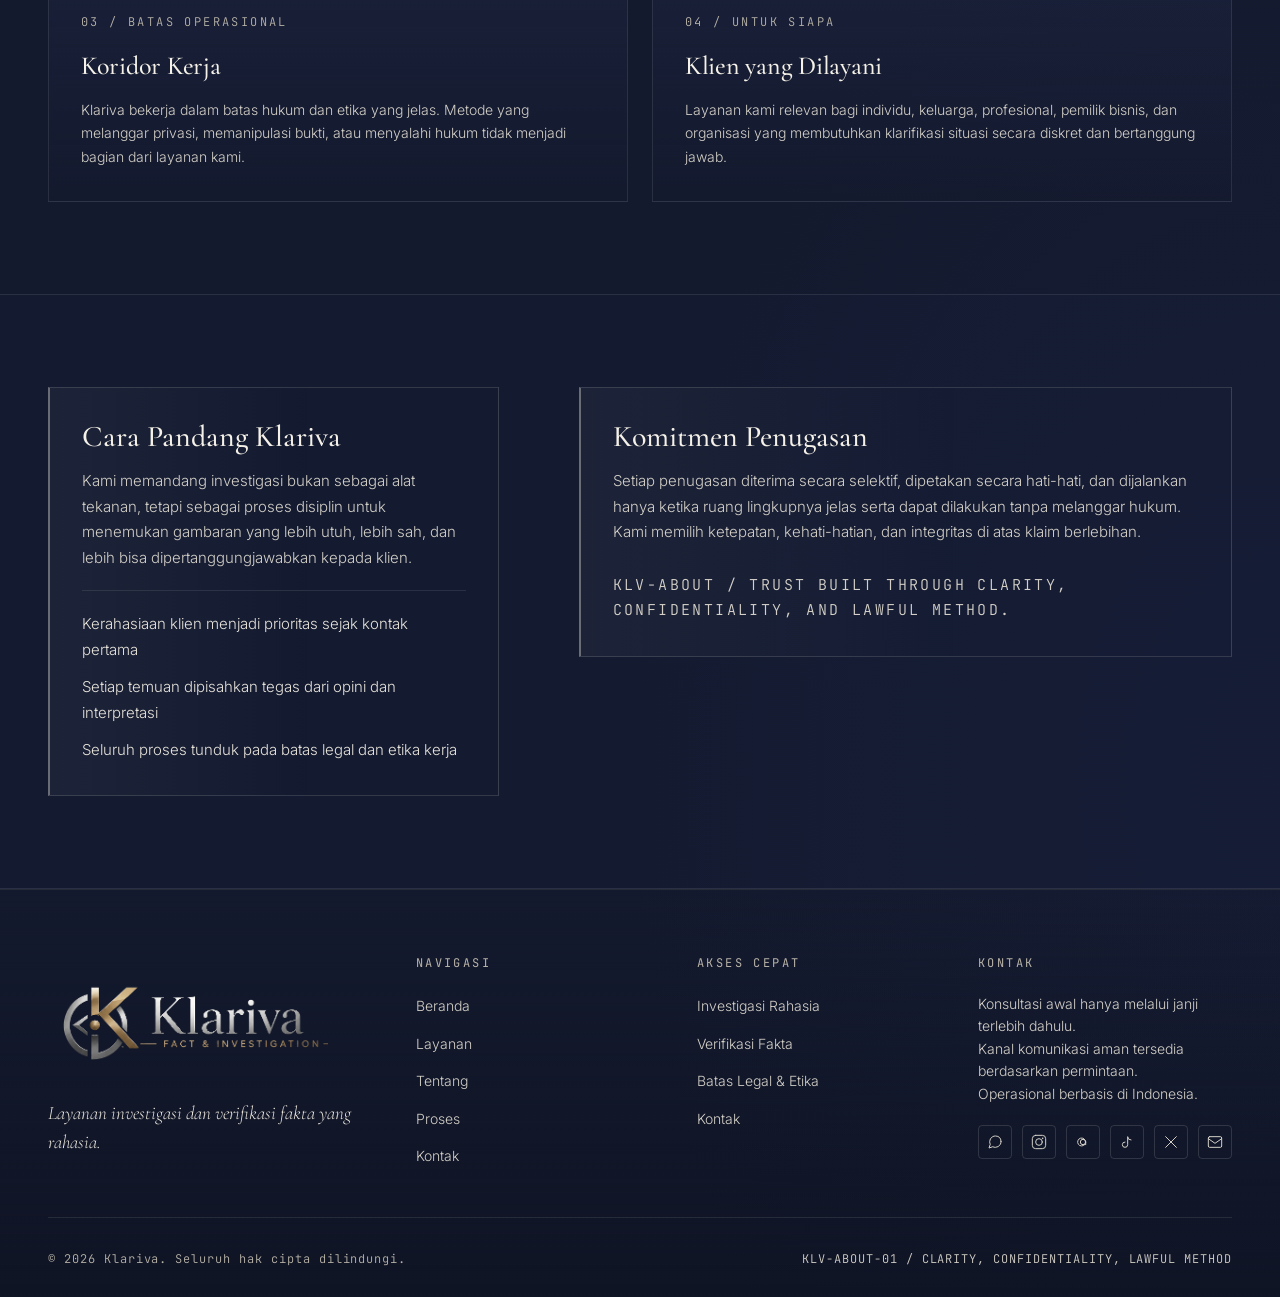
==== commit 958f52cc: "Add footer social icons, X/Twitter channel, and contact config" ====
--- a/about.html
+++ b/about.html
@@ -54,26 +54,18 @@
               <h1 class="page-hero-title reveal d2">Tentang<br><em>Klariva</em></h1>
               <p class="page-hero-sub reveal d3">Klariva adalah layanan investigasi dan verifikasi fakta yang dirancang untuk membantu individu dan organisasi memperoleh kejelasan situasi melalui proses yang <strong>legal, rahasia, objektif,</strong> dan <strong>dapat dipertanggungjawabkan</strong>.</p>
             </div>
-            <div class="hero-visual reveal d3" style="aspect-ratio: 5 / 6;">
+            <div class="hero-visual about-hero-visual reveal d3" style="aspect-ratio: 5 / 6;">
               <span class="corner-label tl">ABOUT / DOSSIER</span>
               <span class="corner-label tr">TRUST</span>
               <span class="corner-label bl">LEGAL FRAME</span>
               <span class="corner-label br">KLV / PROFILE</span>
-              <svg viewBox="0 0 500 600" xmlns="http://www.w3.org/2000/svg" aria-hidden="true">
-                <rect width="500" height="600" fill="#101725"/>
-                <rect x="82" y="76" width="146" height="186" fill="rgba(10,14,26,0.44)" stroke="rgba(200,204,217,0.2)"/>
-                <rect x="176" y="162" width="146" height="186" fill="rgba(10,14,26,0.32)" stroke="rgba(201,168,106,0.32)"/>
-                <rect x="264" y="248" width="146" height="186" fill="rgba(10,14,26,0.28)" stroke="rgba(200,204,217,0.16)"/>
-                <circle cx="342" cy="158" r="52" fill="none" stroke="rgba(201,168,106,0.48)" stroke-width="1"/>
-                <path d="M370 186L412 228" stroke="#c8ccd9" stroke-width="1.2"/>
-                <g stroke="rgba(200,204,217,0.08)" stroke-width="1">
-                  <line x1="60" y1="96" x2="180" y2="96"/>
-                  <line x1="60" y1="118" x2="200" y2="118"/>
-                  <line x1="60" y1="140" x2="190" y2="140"/>
-                  <line x1="250" y1="300" x2="390" y2="300"/>
-                  <line x1="250" y1="322" x2="372" y2="322"/>
-                </g>
-              </svg>
+              <img
+                src="assets/icons/klariva_emblem.png"
+                alt="Klariva emblem — identitas dan fondasi layanan investigasi"
+                class="about-hero-image"
+                loading="lazy"
+                decoding="async"
+              >
             </div>
           </div>
           <div class="hero-meta-line reveal d4">
@@ -182,6 +174,26 @@
             <p>Konsultasi awal hanya melalui janji terlebih dahulu.</p>
             <p>Kanal komunikasi aman tersedia berdasarkan permintaan.</p>
             <p>Operasional berbasis di Indonesia.</p>
+            <div class="footer-social">
+              <a href="https://wa.me/628127688109" class="footer-social-link" data-contact-link="whatsapp" target="_blank" rel="noopener noreferrer" aria-label="WhatsApp">
+                <svg viewBox="0 0 24 24" width="16" height="16" fill="none" stroke="currentColor" stroke-width="1.5" stroke-linecap="round" stroke-linejoin="round" aria-hidden="true"><path d="M21 11.5a8.38 8.38 0 0 1-.9 3.8 8.5 8.5 0 0 1-7.6 4.7 8.38 8.38 0 0 1-3.8-.9L3 21l1.9-5.7a8.38 8.38 0 0 1-.9-3.8 8.5 8.5 0 0 1 4.7-7.6 8.38 8.38 0 0 1 3.8-.9h.5a8.48 8.48 0 0 1 8 8v.5z"/></svg>
+              </a>
+              <a href="https://www.instagram.com/nusantarabadai" class="footer-social-link" data-contact-link="instagram" target="_blank" rel="noopener noreferrer" aria-label="Instagram">
+                <svg viewBox="0 0 24 24" width="16" height="16" fill="none" stroke="currentColor" stroke-width="1.5" stroke-linecap="round" aria-hidden="true"><rect x="2" y="2" width="20" height="20" rx="5"/><circle cx="12" cy="12" r="5"/><circle cx="17.5" cy="6.5" r="1.2" fill="currentColor" stroke="none"/></svg>
+              </a>
+              <a href="https://www.threads.net/@nusantarabadai" class="footer-social-link" data-contact-link="threads" target="_blank" rel="noopener noreferrer" aria-label="Threads">
+                <svg viewBox="0 0 24 24" width="16" height="16" fill="none" stroke="currentColor" stroke-width="1.5" stroke-linecap="round" aria-hidden="true"><circle cx="12" cy="12" r="4"/><path d="M16 12a6 6 0 1 0-1.4 3.9"/><path d="M16 12v4"/></svg>
+              </a>
+              <a href="https://www.tiktok.com/@badainusantara9" class="footer-social-link" data-contact-link="tiktok" target="_blank" rel="noopener noreferrer" aria-label="TikTok">
+                <svg viewBox="0 0 24 24" width="16" height="16" fill="none" stroke="currentColor" stroke-width="1.5" stroke-linecap="round" stroke-linejoin="round" aria-hidden="true"><path d="M9 12a4 4 0 1 0 4 4V4a5 5 0 0 0 5 5"/></svg>
+              </a>
+              <a href="https://x.com/klarivaIV" class="footer-social-link" data-contact-link="twitter" target="_blank" rel="noopener noreferrer" aria-label="X (Twitter)">
+                <svg viewBox="0 0 24 24" width="16" height="16" fill="none" stroke="currentColor" stroke-width="1.5" stroke-linecap="round" aria-hidden="true"><path d="M4 4l16 16M20 4L4 20"/></svg>
+              </a>
+              <a href="mailto:badaicharamsar@gmail.com" class="footer-social-link" data-contact-link="email" aria-label="Email">
+                <svg viewBox="0 0 24 24" width="16" height="16" fill="none" stroke="currentColor" stroke-width="1.5" stroke-linecap="round" stroke-linejoin="round" aria-hidden="true"><rect x="2" y="4" width="20" height="16" rx="2"/><path d="M2 7l10 7 10-7"/></svg>
+              </a>
+            </div>
           </div>
         </div>
 
@@ -193,6 +205,7 @@
     </footer>
   </div>
 
+  <script src="assets/js/config.js"></script>
   <script src="assets/js/main.js"></script>
 </body>
 </html>
--- a/assets/css/style.css
+++ b/assets/css/style.css
@@ -657,6 +657,22 @@
   background: #0d1323;
 }
 
+.process-hero-visual {
+  aspect-ratio: 971 / 1619;
+  max-width: 410px;
+  justify-self: end;
+  width: 100%;
+  background: #0d1323;
+}
+
+.contact-hero-visual {
+  aspect-ratio: 1;
+  max-width: 500px;
+  justify-self: end;
+  width: 100%;
+  background: #0d1323;
+}
+
 .hero-visual-home::before {
   content: "";
   position: absolute;
@@ -717,6 +733,31 @@
   filter: brightness(0.72) saturate(0.9) contrast(1.04);
 }
 
+.process-hero-image {
+  width: 100%;
+  height: 100%;
+  display: block;
+  object-fit: cover;
+  object-position: center;
+}
+
+.about-hero-image {
+  width: 100%;
+  height: 100%;
+  display: block;
+  object-fit: contain;
+  object-position: center;
+  padding: 24px;
+}
+
+.contact-hero-image {
+  width: 100%;
+  height: 100%;
+  display: block;
+  object-fit: cover;
+  object-position: center;
+}
+
 .coord,
 .corner-label {
   position: absolute;
@@ -756,9 +797,11 @@
 
 .hero-visual img,
 .hero-visual svg,
+.visual-frame img,
 .visual-frame svg,
 .art-block svg,
 .service-visual svg,
+.mini-visual img,
 .mini-visual svg {
   width: 100%;
   height: 100%;
@@ -850,6 +893,36 @@
 
 .insight-visual {
   aspect-ratio: 4 / 3;
+  background: #101725;
+}
+
+.insight-visual::before {
+  content: "";
+  position: absolute;
+  inset: 0;
+  z-index: 1;
+  pointer-events: none;
+  background:
+    linear-gradient(180deg, rgba(8, 11, 20, 0.14), rgba(8, 11, 20, 0.32)),
+    radial-gradient(circle at 50% 50%, rgba(212, 175, 111, 0.06), transparent 34%);
+}
+
+.insight-visual::after {
+  content: "";
+  position: absolute;
+  inset: 18px;
+  z-index: 1;
+  pointer-events: none;
+  border: 1px solid rgba(232, 228, 220, 0.08);
+}
+
+.insight-image {
+  width: 100%;
+  height: 100%;
+  display: block;
+  object-fit: cover;
+  object-position: center;
+  filter: brightness(0.82) saturate(0.94) contrast(1.03);
 }
 
 .insight-title {
@@ -940,6 +1013,15 @@
   border-bottom: 1px solid var(--line);
   overflow: hidden;
   background: linear-gradient(135deg, var(--midnight-2), var(--graphite));
+}
+
+.service-preview-image {
+  width: 100%;
+  height: 100%;
+  display: block;
+  object-fit: cover;
+  object-position: center;
+  filter: brightness(0.84) saturate(0.94) contrast(1.03);
 }
 
 .art-block-label {
@@ -1289,6 +1371,24 @@
   background: linear-gradient(135deg, var(--midnight-2), var(--midnight));
 }
 
+.service-visual-image {
+  width: 100%;
+  height: 100%;
+  display: block;
+  object-fit: cover;
+  object-position: center;
+  filter: brightness(0.84) saturate(0.94) contrast(1.03);
+}
+
+.service-visual .personal-service-image {
+  width: 100%;
+  height: 100%;
+  margin: 0;
+  object-fit: cover;
+  object-position: 50% 46%;
+  transform: none;
+}
+
 .service-visual-label,
 .service-visual-ref {
   position: absolute;
@@ -1475,8 +1575,8 @@
 
 .mini-visual {
   width: 100%;
-  max-width: 320px;
-  aspect-ratio: 1;
+  max-width: 430px;
+  aspect-ratio: 1448 / 1086;
   border: 1px solid var(--line);
   background: linear-gradient(135deg, var(--graphite), var(--midnight-2));
   overflow: hidden;
@@ -1820,6 +1920,31 @@
 
 .footer-col a:hover {
   color: var(--text);
+}
+
+.footer-social {
+  display: flex;
+  gap: 10px;
+  margin-top: 20px;
+}
+
+.footer-social-link {
+  display: flex;
+  align-items: center;
+  justify-content: center;
+  width: 34px;
+  height: 34px;
+  border: 1px solid var(--border-subtle);
+  border-radius: 4px;
+  color: var(--text-secondary);
+  text-decoration: none;
+  transition: border-color 0.18s ease, color 0.18s ease, background 0.18s ease;
+}
+
+.footer-social-link:hover {
+  border-color: var(--accent-gold);
+  color: var(--accent-gold);
+  background: rgba(212, 175, 111, 0.06);
 }
 
 .footer-bottom {
@@ -2306,3 +2431,681 @@
     align-items: flex-start;
   }
 }
+
+/* ===== SERVICE SELECTABLE ITEMS ===== */
+.service-selectable {
+  cursor: pointer;
+  position: relative;
+  transition: padding-left 0.25s ease, background 0.2s ease, border-left-color 0.2s ease;
+  border-left: 2px solid transparent;
+  margin-left: -2px;
+}
+
+.service-selectable .sub-dot {
+  transition: border-color 0.2s ease, background-color 0.2s ease, transform 0.2s ease;
+}
+
+.service-selectable:hover .sub-num {
+  color: var(--accent-gold);
+}
+
+.service-selectable:hover .sub-text {
+  color: var(--text-primary);
+}
+
+.service-selectable:hover .sub-dot {
+  border-color: var(--accent-gold);
+  background-color: rgba(212, 175, 111, 0.18);
+  transform: scale(1.3);
+}
+
+.service-selectable::after {
+  content: "+";
+  position: absolute;
+  right: 24px;
+  top: 50%;
+  transform: translateY(-50%) scale(0.8);
+  font-size: 16px;
+  color: var(--accent-gold);
+  opacity: 0;
+  transition: opacity 0.2s ease, transform 0.2s ease;
+  pointer-events: none;
+}
+
+.service-selectable:hover::after {
+  opacity: 1;
+  transform: translateY(-50%) scale(1);
+}
+
+.service-selectable.is-selected {
+  background: rgba(212, 175, 111, 0.05);
+  border-left-color: var(--accent-gold);
+  padding-left: 8px;
+}
+
+.service-selectable.is-selected .sub-num {
+  color: var(--accent-gold);
+}
+
+.service-selectable.is-selected .sub-text {
+  color: var(--text-primary);
+}
+
+.service-selectable.is-selected .sub-dot {
+  border-color: var(--accent-gold);
+  background-color: var(--accent-gold);
+  transform: scale(1.2);
+  opacity: 1;
+}
+
+.service-selectable.is-selected::after {
+  content: "✓";
+  opacity: 1;
+  transform: translateY(-50%) scale(1);
+  font-size: 13px;
+}
+
+/* ===== STICKY SELECTION BAR ===== */
+.selection-bar {
+  position: fixed;
+  bottom: 0;
+  left: 0;
+  right: 0;
+  z-index: 150;
+  background: rgba(10, 14, 26, 0.96);
+  border-top: 1px solid var(--accent-gold);
+  backdrop-filter: blur(16px);
+  padding: 14px 0;
+  animation: slideUpBar 0.3s ease;
+}
+
+@keyframes slideUpBar {
+  from { transform: translateY(100%); opacity: 0; }
+  to   { transform: translateY(0); opacity: 1; }
+}
+
+.selection-bar-inner {
+  display: flex;
+  align-items: center;
+  justify-content: space-between;
+  gap: 20px;
+}
+
+.selection-bar-info {
+  display: flex;
+  align-items: center;
+  gap: 14px;
+  min-width: 0;
+  flex: 1;
+}
+
+.selection-count-badge {
+  display: inline-flex;
+  align-items: center;
+  justify-content: center;
+  width: 28px;
+  height: 28px;
+  background: var(--accent-gold);
+  color: var(--bg-primary);
+  font-family: var(--mono);
+  font-size: 13px;
+  font-weight: 600;
+  flex-shrink: 0;
+  line-height: 1;
+}
+
+.selection-bar-label {
+  font-size: 13px;
+  color: var(--text-secondary);
+  white-space: nowrap;
+  flex-shrink: 0;
+}
+
+.selection-chips {
+  display: flex;
+  gap: 6px;
+  overflow-x: auto;
+  scrollbar-width: none;
+  min-width: 0;
+}
+
+.selection-chips::-webkit-scrollbar {
+  display: none;
+}
+
+.selection-chip {
+  font-family: var(--mono);
+  font-size: 10px;
+  letter-spacing: 0.12em;
+  padding: 3px 9px;
+  border: 1px solid rgba(212, 175, 111, 0.5);
+  color: var(--accent-gold);
+  background: rgba(212, 175, 111, 0.08);
+  white-space: nowrap;
+  flex-shrink: 0;
+}
+
+.selection-bar-actions {
+  display: flex;
+  align-items: center;
+  gap: 10px;
+  flex-shrink: 0;
+}
+
+.selection-bar-clear {
+  background: transparent;
+  border: 1px solid var(--border-subtle);
+  color: var(--text-secondary);
+  padding: 9px 16px;
+  min-height: 40px;
+  font-size: 12px;
+  letter-spacing: 0.06em;
+  cursor: pointer;
+  transition: color 0.2s ease, border-color 0.2s ease;
+  white-space: nowrap;
+}
+
+.selection-bar-clear:hover {
+  color: var(--text-primary);
+  border-color: rgba(232, 228, 220, 0.4);
+}
+
+.selection-bar-cta {
+  padding: 9px 20px;
+  min-height: 40px;
+  font-size: 12px;
+  gap: 8px;
+  white-space: nowrap;
+}
+
+/* ===== MULTI-SERVICE BANNER (contact page) ===== */
+.ssb-service-list {
+  display: flex;
+  flex-direction: column;
+  gap: 6px;
+  margin-top: 4px;
+}
+
+.ssb-service-item {
+  display: flex;
+  align-items: center;
+  gap: 8px;
+  flex-wrap: wrap;
+}
+
+.ssb-item-remove {
+  width: 18px;
+  height: 18px;
+  border: 1px solid var(--border-subtle);
+  background: transparent;
+  color: var(--text-secondary);
+  cursor: pointer;
+  display: inline-flex;
+  align-items: center;
+  justify-content: center;
+  flex-shrink: 0;
+  margin-left: 2px;
+  transition: color 0.2s ease, border-color 0.2s ease, background 0.2s ease;
+}
+
+.ssb-item-remove:hover {
+  color: var(--text-primary);
+  border-color: rgba(232, 228, 220, 0.45);
+  background: rgba(232, 228, 220, 0.06);
+}
+
+/* ===== SERVICE POPUP ===== */
+.service-popup-overlay {
+  position: fixed;
+  inset: 0;
+  background: rgba(8, 11, 22, 0.78);
+  backdrop-filter: blur(6px);
+  z-index: 200;
+  animation: fadeIn 0.2s ease;
+}
+
+.service-popup {
+  position: fixed;
+  top: 50%;
+  left: 50%;
+  transform: translate(-50%, -50%);
+  z-index: 201;
+  width: min(480px, calc(100vw - 48px));
+  background: var(--bg-elevated);
+  border: 1px solid var(--border-subtle);
+  border-left: 2px solid var(--accent-gold);
+  padding: 40px 40px 36px;
+  box-shadow: 0 32px 96px rgba(0, 0, 0, 0.5);
+  animation: slideUp 0.25s ease;
+}
+
+@keyframes fadeIn {
+  from { opacity: 0; }
+  to   { opacity: 1; }
+}
+
+@keyframes slideUp {
+  from { opacity: 0; transform: translate(-50%, calc(-50% + 16px)); }
+  to   { opacity: 1; transform: translate(-50%, -50%); }
+}
+
+.service-popup-close {
+  position: absolute;
+  top: 16px;
+  right: 16px;
+  width: 32px;
+  height: 32px;
+  border: 1px solid var(--border-subtle);
+  background: transparent;
+  color: var(--text-secondary);
+  cursor: pointer;
+  display: flex;
+  align-items: center;
+  justify-content: center;
+  transition: color 0.2s ease, border-color 0.2s ease, background-color 0.2s ease;
+}
+
+.service-popup-close:hover {
+  color: var(--text-primary);
+  border-color: var(--accent-gold);
+  background: rgba(212, 175, 111, 0.08);
+}
+
+.service-popup-eyebrow {
+  font-family: var(--mono);
+  font-size: 10px;
+  letter-spacing: 0.2em;
+  text-transform: uppercase;
+  color: var(--accent-gold);
+  margin-bottom: 20px;
+}
+
+.service-popup-code {
+  font-family: var(--mono);
+  font-size: 36px;
+  font-weight: 300;
+  letter-spacing: 0.08em;
+  color: var(--text-primary);
+  line-height: 1;
+  margin-bottom: 16px;
+  background: linear-gradient(135deg, var(--text-primary) 0%, var(--accent-gold) 100%);
+  -webkit-background-clip: text;
+  background-clip: text;
+  color: transparent;
+  -webkit-text-fill-color: transparent;
+}
+
+.service-popup-name {
+  font-family: var(--serif);
+  font-size: 22px;
+  font-weight: 400;
+  line-height: 1.3;
+  color: var(--text-primary);
+  margin-bottom: 10px;
+}
+
+.service-popup-line {
+  font-family: var(--mono);
+  font-size: 11px;
+  letter-spacing: 0.16em;
+  text-transform: uppercase;
+  color: var(--text-secondary);
+  margin-bottom: 32px;
+}
+
+.service-popup-cta {
+  width: 100%;
+  justify-content: space-between;
+  gap: 12px;
+}
+
+/* ===== SELECTED SERVICE BANNER ===== */
+.selected-service-banner {
+  margin-bottom: 36px;
+}
+
+.ssb-inner {
+  display: flex;
+  align-items: center;
+  justify-content: space-between;
+  gap: 16px;
+  padding: 14px 20px;
+  border: 1px solid rgba(212, 175, 111, 0.35);
+  border-left: 2px solid var(--accent-gold);
+  background: rgba(212, 175, 111, 0.06);
+}
+
+.ssb-left {
+  display: flex;
+  align-items: center;
+  gap: 12px;
+  flex-wrap: wrap;
+  min-width: 0;
+}
+
+.ssb-label {
+  font-family: var(--mono);
+  font-size: 10px;
+  letter-spacing: 0.2em;
+  text-transform: uppercase;
+  color: var(--accent-gold);
+  white-space: nowrap;
+  flex-shrink: 0;
+}
+
+.ssb-code {
+  font-family: var(--mono);
+  font-size: 13px;
+  letter-spacing: 0.12em;
+  color: var(--text-primary);
+  white-space: nowrap;
+  flex-shrink: 0;
+}
+
+.ssb-sep {
+  color: var(--text-secondary);
+  opacity: 0.5;
+  flex-shrink: 0;
+}
+
+.ssb-name {
+  font-size: 14px;
+  color: var(--text-body);
+  line-height: 1.4;
+  min-width: 0;
+}
+
+.ssb-clear {
+  width: 28px;
+  height: 28px;
+  border: 1px solid var(--border-subtle);
+  background: transparent;
+  color: var(--text-secondary);
+  cursor: pointer;
+  display: flex;
+  align-items: center;
+  justify-content: center;
+  flex-shrink: 0;
+  transition: color 0.2s ease, border-color 0.2s ease;
+}
+
+.ssb-clear:hover {
+  color: var(--text-primary);
+  border-color: var(--accent-gold);
+}
+
+/* ===== CHANNEL SHELL ===== */
+.channel-shell {
+  border: 1px solid var(--line-strong);
+  border-left: 2px solid rgba(232, 228, 220, 0.4);
+  padding: 32px;
+}
+
+.channel-intro {
+  margin-bottom: 24px;
+}
+
+.channel-section-label {
+  display: inline-flex;
+  align-items: center;
+  gap: 10px;
+  font-family: var(--mono);
+  font-size: 11px;
+  letter-spacing: 0.2em;
+  text-transform: uppercase;
+  color: var(--text-secondary);
+  margin-bottom: 12px;
+}
+
+.channel-section-label::before {
+  content: "";
+  width: 20px;
+  height: 1px;
+  background: rgba(232, 228, 220, 0.6);
+}
+
+.channel-heading {
+  font-family: var(--serif);
+  font-size: clamp(20px, 2vw, 26px);
+  font-weight: 400;
+  line-height: 1.2;
+  color: var(--text-primary);
+}
+
+.channel-heading em {
+  font-style: italic;
+  color: var(--accent-gold);
+}
+
+/* ===== CHANNEL CARDS ===== */
+.channel-grid {
+  display: flex;
+  flex-direction: column;
+  gap: 8px;
+}
+
+.channel-card {
+  display: grid;
+  grid-template-columns: 44px 1fr auto;
+  align-items: center;
+  gap: 16px;
+  padding: 14px 18px;
+  border: 1px solid var(--line-strong);
+  background: rgba(26, 34, 64, 0.38);
+  cursor: pointer;
+  text-align: left;
+  color: var(--text);
+  transition: border-color 0.22s ease, background 0.22s ease, transform 0.15s ease;
+  position: relative;
+  overflow: hidden;
+}
+
+.channel-card::before {
+  content: "";
+  position: absolute;
+  inset: 0;
+  background: linear-gradient(90deg, rgba(212, 175, 111, 0.06), transparent);
+  opacity: 0;
+  transition: opacity 0.22s ease;
+}
+
+.channel-card:hover {
+  border-color: rgba(212, 175, 111, 0.5);
+  background: rgba(26, 34, 64, 0.6);
+  transform: translateX(2px);
+}
+
+.channel-card:hover::before {
+  opacity: 1;
+}
+
+.channel-card.is-active {
+  border-color: var(--accent-gold);
+  background: rgba(212, 175, 111, 0.07);
+}
+
+.channel-card.is-active::before {
+  opacity: 1;
+}
+
+.channel-card-icon {
+  width: 40px;
+  height: 40px;
+  border: 1px solid var(--border-subtle);
+  background: rgba(26, 34, 64, 0.6);
+  display: flex;
+  align-items: center;
+  justify-content: center;
+  color: var(--text-secondary);
+  flex-shrink: 0;
+  transition: color 0.22s ease, border-color 0.22s ease;
+  position: relative;
+  z-index: 1;
+}
+
+.channel-card:hover .channel-card-icon,
+.channel-card.is-active .channel-card-icon {
+  color: var(--accent-gold);
+  border-color: rgba(212, 175, 111, 0.4);
+}
+
+.channel-card-info {
+  position: relative;
+  z-index: 1;
+}
+
+.channel-card-name {
+  font-size: 15px;
+  font-weight: 500;
+  color: var(--text-primary);
+  margin-bottom: 3px;
+  letter-spacing: 0.01em;
+}
+
+.channel-card-desc {
+  font-size: 12px;
+  color: var(--text-secondary);
+  letter-spacing: 0.01em;
+}
+
+.channel-card-badge {
+  font-family: var(--mono);
+  font-size: 9px;
+  letter-spacing: 0.18em;
+  text-transform: uppercase;
+  padding: 4px 10px;
+  border: 1px solid rgba(212, 175, 111, 0.4);
+  color: var(--accent-gold);
+  background: rgba(212, 175, 111, 0.06);
+  white-space: nowrap;
+  flex-shrink: 0;
+  position: relative;
+  z-index: 1;
+}
+
+.channel-card-badge--copy {
+  border-color: rgba(232, 228, 220, 0.25);
+  color: var(--text-secondary);
+  background: transparent;
+}
+
+.channel-card.is-active .channel-card-badge--copy {
+  border-color: rgba(212, 175, 111, 0.4);
+  color: var(--accent-gold);
+}
+
+/* ===== MESSAGE PANEL ===== */
+.message-panel {
+  margin-top: 16px;
+  border: 1px solid rgba(212, 175, 111, 0.4);
+  border-left: 2px solid var(--accent-gold);
+  background: rgba(212, 175, 111, 0.03);
+  padding: 24px;
+  animation: slideUp2 0.25s ease;
+}
+
+@keyframes slideUp2 {
+  from { opacity: 0; transform: translateY(8px); }
+  to   { opacity: 1; transform: translateY(0); }
+}
+
+.message-panel-header {
+  display: flex;
+  align-items: center;
+  gap: 8px;
+  margin-bottom: 14px;
+  color: var(--text-secondary);
+}
+
+.message-panel-label {
+  font-family: var(--mono);
+  font-size: 11px;
+  letter-spacing: 0.16em;
+  text-transform: uppercase;
+}
+
+.message-channel-name {
+  color: var(--accent-gold);
+}
+
+.message-box {
+  background: rgba(15, 20, 36, 0.6);
+  border: 1px solid var(--line-strong);
+  padding: 18px 20px;
+  margin-bottom: 18px;
+}
+
+.message-box p {
+  font-size: 15px;
+  color: var(--text-primary);
+  line-height: 1.65;
+  user-select: all;
+}
+
+.message-actions {
+  display: flex;
+  align-items: center;
+  gap: 12px;
+  flex-wrap: wrap;
+}
+
+.btn-copy-msg {
+  gap: 8px;
+  padding: 10px 18px;
+  min-height: 42px;
+  font-size: 12px;
+}
+
+.channel-action-btn {
+  gap: 8px;
+  padding: 10px 20px;
+  min-height: 42px;
+  font-size: 12px;
+}
+
+/* ===== RESPONSIVE ===== */
+@media (max-width: 900px) {
+  .channel-shell {
+    padding: 28px 24px;
+  }
+
+  .channel-card {
+    grid-template-columns: 40px 1fr auto;
+    gap: 12px;
+    padding: 12px 14px;
+  }
+
+  .selection-bar-label {
+    display: none;
+  }
+}
+
+@media (max-width: 600px) {
+  .ssb-left {
+    gap: 8px;
+  }
+
+  .selection-bar-inner {
+    flex-wrap: wrap;
+    gap: 12px;
+  }
+
+  .selection-bar-info {
+    width: 100%;
+  }
+
+  .selection-bar-actions {
+    width: 100%;
+    justify-content: flex-end;
+  }
+
+  .message-actions {
+    flex-direction: column;
+    align-items: stretch;
+  }
+
+  .btn-copy-msg,
+  .channel-action-btn {
+    justify-content: center;
+  }
+}
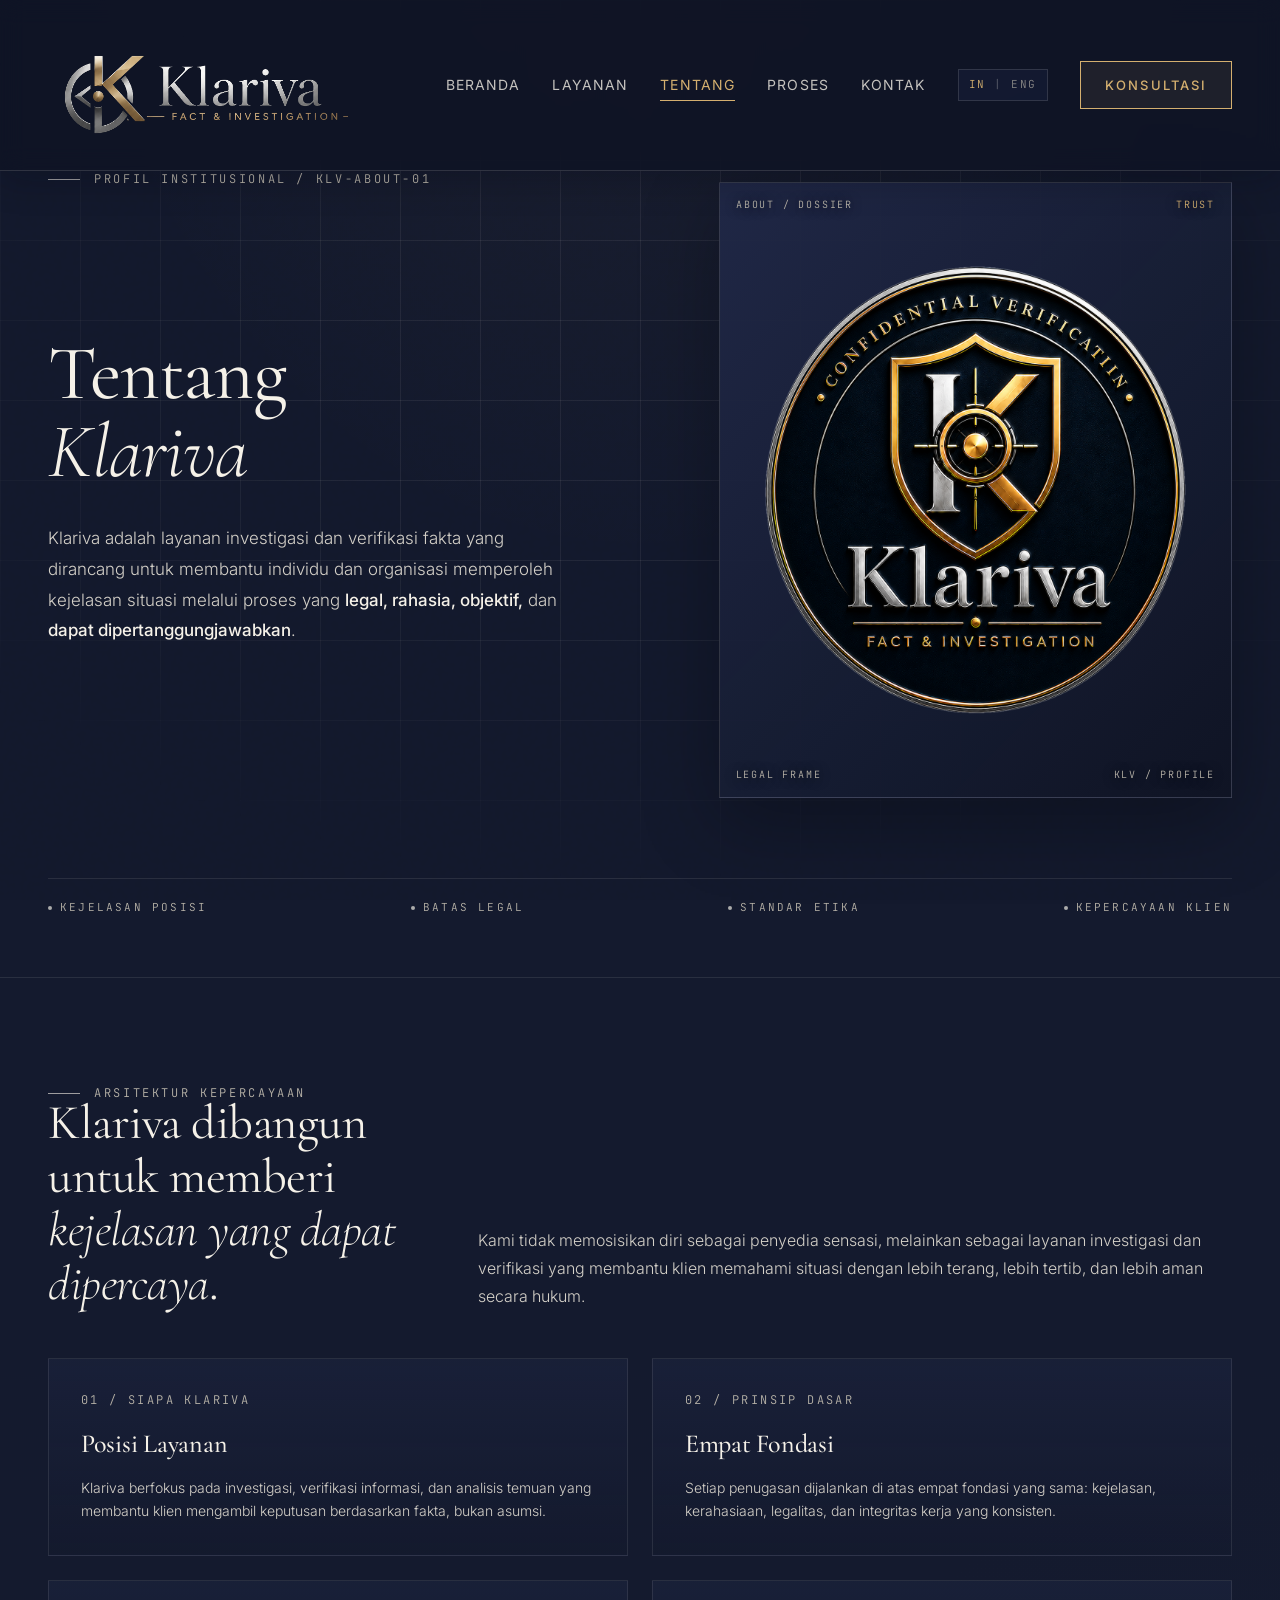
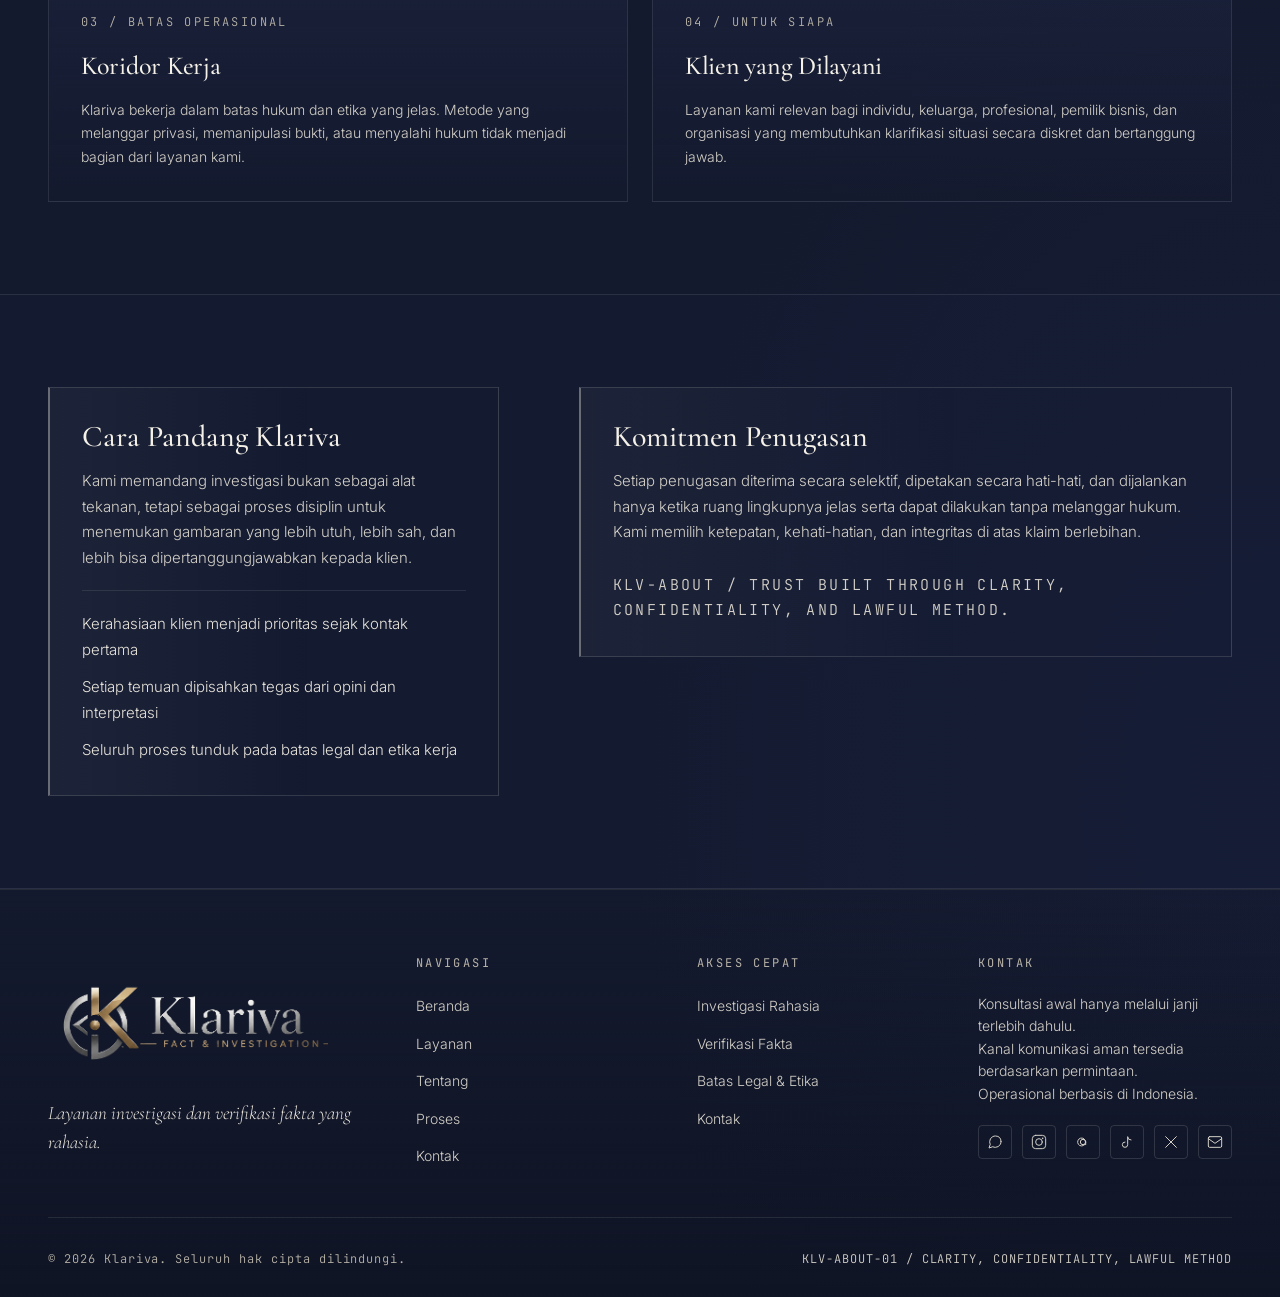
==== commit 6a0e2f75: "Update all contact info to official Klariva accounts" ====
--- a/about.html
+++ b/about.html
@@ -175,22 +175,22 @@
             <p>Kanal komunikasi aman tersedia berdasarkan permintaan.</p>
             <p>Operasional berbasis di Indonesia.</p>
             <div class="footer-social">
-              <a href="https://wa.me/628127688109" class="footer-social-link" data-contact-link="whatsapp" target="_blank" rel="noopener noreferrer" aria-label="WhatsApp">
+              <a href="https://wa.me/6282322210007" class="footer-social-link" data-contact-link="whatsapp" target="_blank" rel="noopener noreferrer" aria-label="WhatsApp">
                 <svg viewBox="0 0 24 24" width="16" height="16" fill="none" stroke="currentColor" stroke-width="1.5" stroke-linecap="round" stroke-linejoin="round" aria-hidden="true"><path d="M21 11.5a8.38 8.38 0 0 1-.9 3.8 8.5 8.5 0 0 1-7.6 4.7 8.38 8.38 0 0 1-3.8-.9L3 21l1.9-5.7a8.38 8.38 0 0 1-.9-3.8 8.5 8.5 0 0 1 4.7-7.6 8.38 8.38 0 0 1 3.8-.9h.5a8.48 8.48 0 0 1 8 8v.5z"/></svg>
               </a>
-              <a href="https://www.instagram.com/nusantarabadai" class="footer-social-link" data-contact-link="instagram" target="_blank" rel="noopener noreferrer" aria-label="Instagram">
+              <a href="https://www.instagram.com/klarivainvestigation" class="footer-social-link" data-contact-link="instagram" target="_blank" rel="noopener noreferrer" aria-label="Instagram">
                 <svg viewBox="0 0 24 24" width="16" height="16" fill="none" stroke="currentColor" stroke-width="1.5" stroke-linecap="round" aria-hidden="true"><rect x="2" y="2" width="20" height="20" rx="5"/><circle cx="12" cy="12" r="5"/><circle cx="17.5" cy="6.5" r="1.2" fill="currentColor" stroke="none"/></svg>
               </a>
-              <a href="https://www.threads.net/@nusantarabadai" class="footer-social-link" data-contact-link="threads" target="_blank" rel="noopener noreferrer" aria-label="Threads">
+              <a href="https://www.threads.net/@klarivainvestigation" class="footer-social-link" data-contact-link="threads" target="_blank" rel="noopener noreferrer" aria-label="Threads">
                 <svg viewBox="0 0 24 24" width="16" height="16" fill="none" stroke="currentColor" stroke-width="1.5" stroke-linecap="round" aria-hidden="true"><circle cx="12" cy="12" r="4"/><path d="M16 12a6 6 0 1 0-1.4 3.9"/><path d="M16 12v4"/></svg>
               </a>
-              <a href="https://www.tiktok.com/@badainusantara9" class="footer-social-link" data-contact-link="tiktok" target="_blank" rel="noopener noreferrer" aria-label="TikTok">
+              <a href="https://www.tiktok.com/@klarivainvestigation" class="footer-social-link" data-contact-link="tiktok" target="_blank" rel="noopener noreferrer" aria-label="TikTok">
                 <svg viewBox="0 0 24 24" width="16" height="16" fill="none" stroke="currentColor" stroke-width="1.5" stroke-linecap="round" stroke-linejoin="round" aria-hidden="true"><path d="M9 12a4 4 0 1 0 4 4V4a5 5 0 0 0 5 5"/></svg>
               </a>
               <a href="https://x.com/klarivaIV" class="footer-social-link" data-contact-link="twitter" target="_blank" rel="noopener noreferrer" aria-label="X (Twitter)">
                 <svg viewBox="0 0 24 24" width="16" height="16" fill="none" stroke="currentColor" stroke-width="1.5" stroke-linecap="round" aria-hidden="true"><path d="M4 4l16 16M20 4L4 20"/></svg>
               </a>
-              <a href="mailto:badaicharamsar@gmail.com" class="footer-social-link" data-contact-link="email" aria-label="Email">
+              <a href="mailto:klarivainvestigation@gmail.com" class="footer-social-link" data-contact-link="email" aria-label="Email">
                 <svg viewBox="0 0 24 24" width="16" height="16" fill="none" stroke="currentColor" stroke-width="1.5" stroke-linecap="round" stroke-linejoin="round" aria-hidden="true"><rect x="2" y="4" width="20" height="16" rx="2"/><path d="M2 7l10 7 10-7"/></svg>
               </a>
             </div>
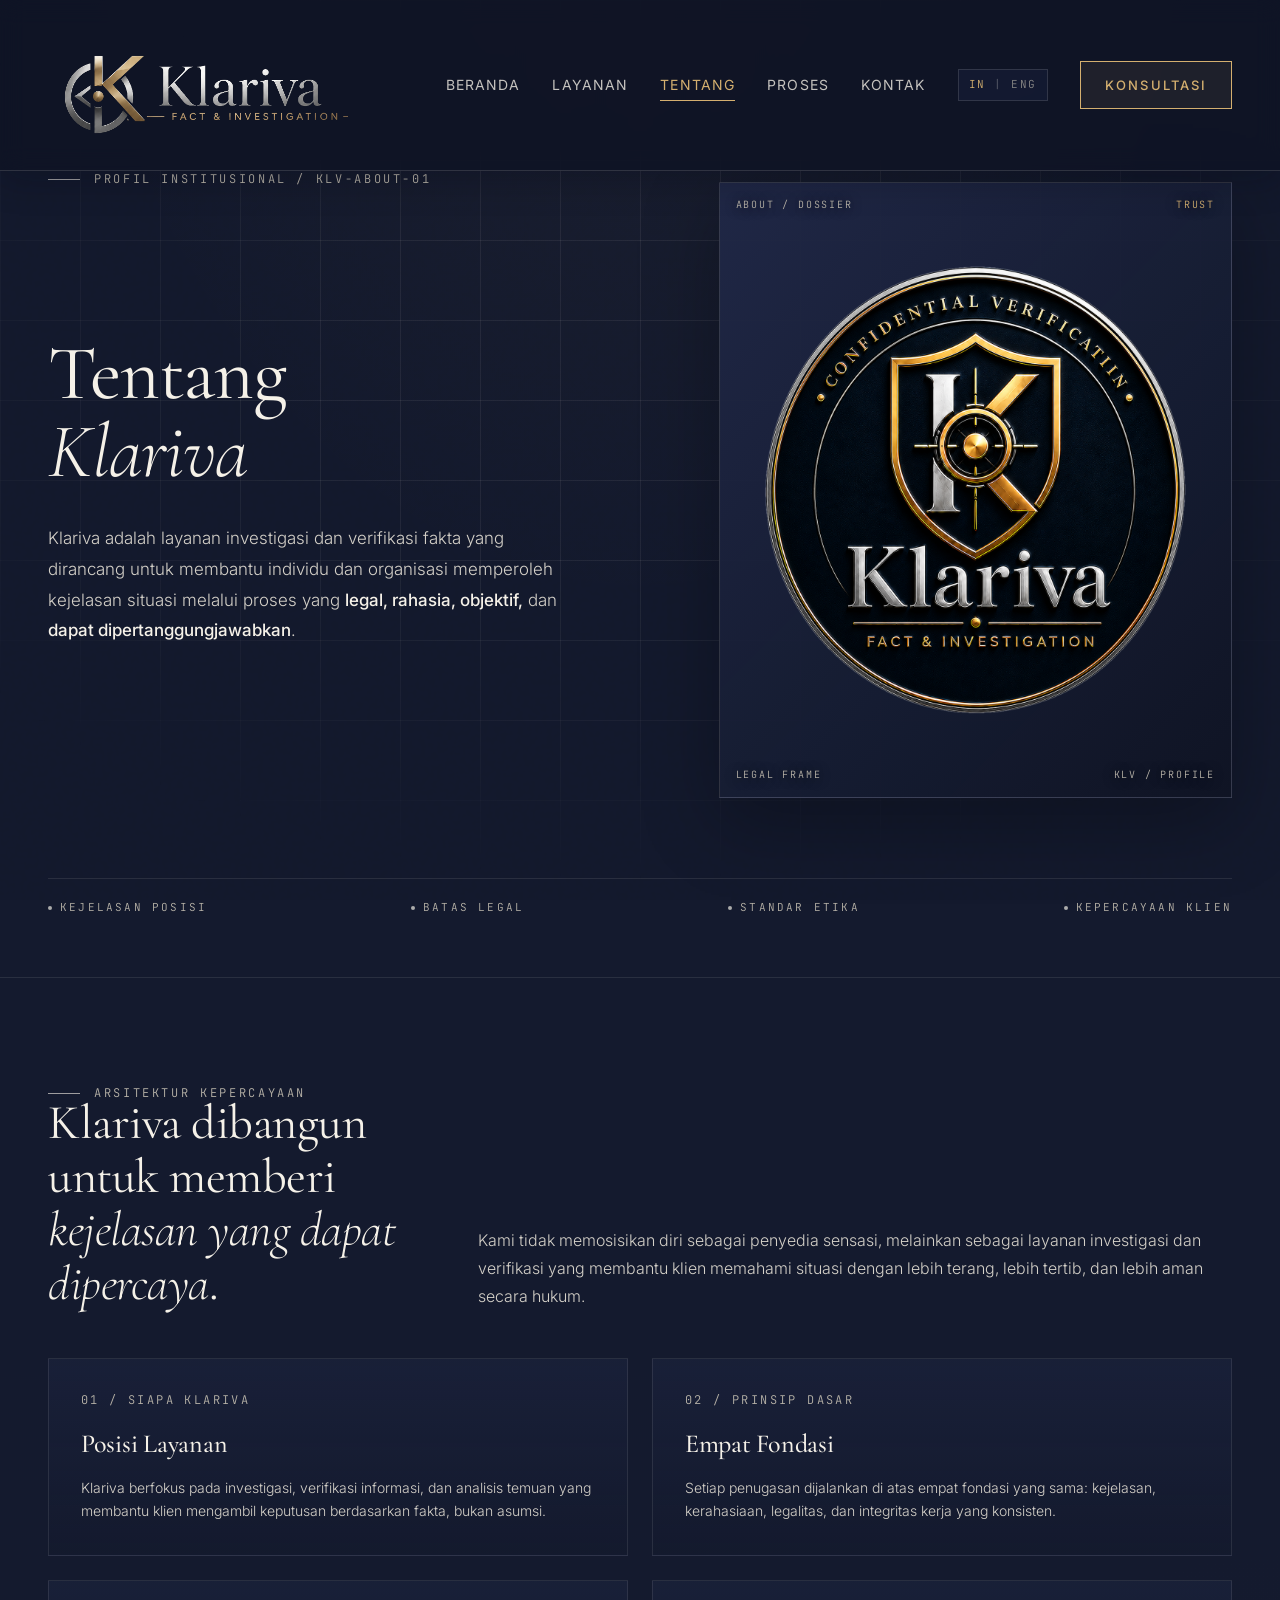
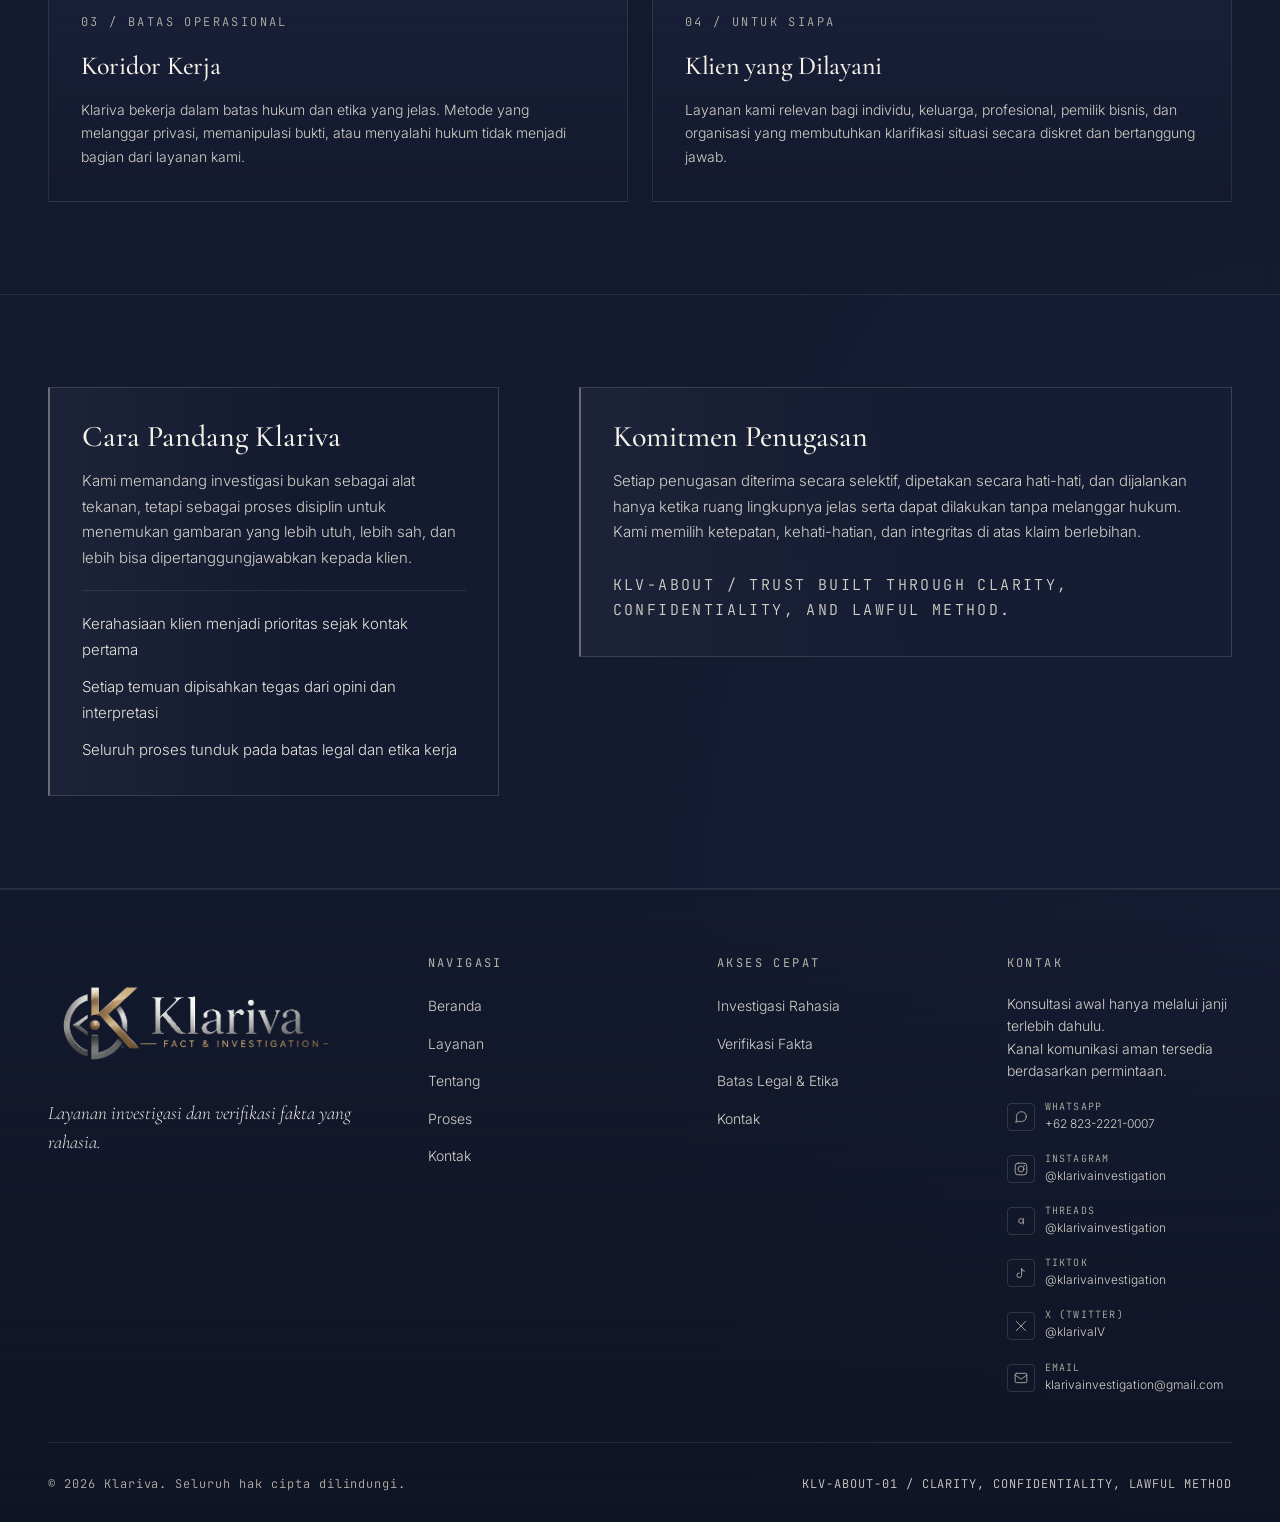
==== commit 863e9e33: "Add services radar ping, footer contact redesign, email mobile fix, og:image - Radar ping animation " ====
--- a/about.html
+++ b/about.html
@@ -8,6 +8,9 @@
   <meta property="og:title" content="Klariva - Tentang">
   <meta property="og:description" content="Tentang Klariva, layanan investigasi dan verifikasi fakta yang dibangun di atas kejelasan, kerahasiaan, legalitas, dan integritas kerja.">
   <meta property="og:type" content="website">
+  <meta property="og:image" content="/assets/icons/klariva_emblem.png">
+  <meta property="og:image:width" content="1254">
+  <meta property="og:image:height" content="1254">
   <link rel="canonical" href="/about.html">
   <link rel="icon" type="image/png" href="assets/icons/logo-klariva-icon.png">
   <link rel="preconnect" href="https://fonts.googleapis.com">
@@ -173,27 +176,50 @@
             <h4>Kontak</h4>
             <p>Konsultasi awal hanya melalui janji terlebih dahulu.</p>
             <p>Kanal komunikasi aman tersedia berdasarkan permintaan.</p>
-            <p>Operasional berbasis di Indonesia.</p>
-            <div class="footer-social">
-              <a href="https://wa.me/6282322210007" class="footer-social-link" data-contact-link="whatsapp" target="_blank" rel="noopener noreferrer" aria-label="WhatsApp">
-                <svg viewBox="0 0 24 24" width="16" height="16" fill="none" stroke="currentColor" stroke-width="1.5" stroke-linecap="round" stroke-linejoin="round" aria-hidden="true"><path d="M21 11.5a8.38 8.38 0 0 1-.9 3.8 8.5 8.5 0 0 1-7.6 4.7 8.38 8.38 0 0 1-3.8-.9L3 21l1.9-5.7a8.38 8.38 0 0 1-.9-3.8 8.5 8.5 0 0 1 4.7-7.6 8.38 8.38 0 0 1 3.8-.9h.5a8.48 8.48 0 0 1 8 8v.5z"/></svg>
-              </a>
-              <a href="https://www.instagram.com/klarivainvestigation" class="footer-social-link" data-contact-link="instagram" target="_blank" rel="noopener noreferrer" aria-label="Instagram">
-                <svg viewBox="0 0 24 24" width="16" height="16" fill="none" stroke="currentColor" stroke-width="1.5" stroke-linecap="round" aria-hidden="true"><rect x="2" y="2" width="20" height="20" rx="5"/><circle cx="12" cy="12" r="5"/><circle cx="17.5" cy="6.5" r="1.2" fill="currentColor" stroke="none"/></svg>
-              </a>
-              <a href="https://www.threads.net/@klarivainvestigation" class="footer-social-link" data-contact-link="threads" target="_blank" rel="noopener noreferrer" aria-label="Threads">
-                <svg viewBox="0 0 24 24" width="16" height="16" fill="none" stroke="currentColor" stroke-width="1.5" stroke-linecap="round" aria-hidden="true"><circle cx="12" cy="12" r="4"/><path d="M16 12a6 6 0 1 0-1.4 3.9"/><path d="M16 12v4"/></svg>
-              </a>
-              <a href="https://www.tiktok.com/@klarivainvestigation" class="footer-social-link" data-contact-link="tiktok" target="_blank" rel="noopener noreferrer" aria-label="TikTok">
-                <svg viewBox="0 0 24 24" width="16" height="16" fill="none" stroke="currentColor" stroke-width="1.5" stroke-linecap="round" stroke-linejoin="round" aria-hidden="true"><path d="M9 12a4 4 0 1 0 4 4V4a5 5 0 0 0 5 5"/></svg>
-              </a>
-              <a href="https://x.com/klarivaIV" class="footer-social-link" data-contact-link="twitter" target="_blank" rel="noopener noreferrer" aria-label="X (Twitter)">
-                <svg viewBox="0 0 24 24" width="16" height="16" fill="none" stroke="currentColor" stroke-width="1.5" stroke-linecap="round" aria-hidden="true"><path d="M4 4l16 16M20 4L4 20"/></svg>
-              </a>
-              <a href="mailto:klarivainvestigation@gmail.com" class="footer-social-link" data-contact-link="email" aria-label="Email">
-                <svg viewBox="0 0 24 24" width="16" height="16" fill="none" stroke="currentColor" stroke-width="1.5" stroke-linecap="round" stroke-linejoin="round" aria-hidden="true"><rect x="2" y="4" width="20" height="16" rx="2"/><path d="M2 7l10 7 10-7"/></svg>
-              </a>
-            </div>
+            <ul class="footer-contact-list">
+              <li><a href="https://wa.me/6282322210007" class="footer-contact-item" data-contact-link="whatsapp" target="_blank" rel="noopener noreferrer">
+                <span class="footer-contact-icon"><svg viewBox="0 0 24 24" width="14" height="14" fill="none" stroke="currentColor" stroke-width="1.5" stroke-linecap="round" stroke-linejoin="round" aria-hidden="true"><path d="M21 11.5a8.38 8.38 0 0 1-.9 3.8 8.5 8.5 0 0 1-7.6 4.7 8.38 8.38 0 0 1-3.8-.9L3 21l1.9-5.7a8.38 8.38 0 0 1-.9-3.8 8.5 8.5 0 0 1 4.7-7.6 8.38 8.38 0 0 1 3.8-.9h.5a8.48 8.48 0 0 1 8 8v.5z"/></svg></span>
+                <span class="footer-contact-detail">
+                  <span class="footer-contact-name">WhatsApp</span>
+                  <span class="footer-contact-handle" data-contact-handle="whatsapp">+62 823-2221-0007</span>
+                </span>
+              </a></li>
+              <li><a href="https://www.instagram.com/klarivainvestigation" class="footer-contact-item" data-contact-link="instagram" target="_blank" rel="noopener noreferrer">
+                <span class="footer-contact-icon"><svg viewBox="0 0 24 24" width="14" height="14" fill="none" stroke="currentColor" stroke-width="1.5" stroke-linecap="round" aria-hidden="true"><rect x="2" y="2" width="20" height="20" rx="5"/><circle cx="12" cy="12" r="5"/><circle cx="17.5" cy="6.5" r="1.2" fill="currentColor" stroke="none"/></svg></span>
+                <span class="footer-contact-detail">
+                  <span class="footer-contact-name">Instagram</span>
+                  <span class="footer-contact-handle" data-contact-handle="instagram">@klarivainvestigation</span>
+                </span>
+              </a></li>
+              <li><a href="https://www.threads.net/@klarivainvestigation" class="footer-contact-item" data-contact-link="threads" target="_blank" rel="noopener noreferrer">
+                <span class="footer-contact-icon"><svg viewBox="0 0 24 24" width="14" height="14" fill="none" stroke="currentColor" stroke-width="1.5" stroke-linecap="round" aria-hidden="true"><path d="M16 12a4 4 0 1 1-4-4c1.5 0 2.9.8 3.7 2"/><line x1="16" y1="8" x2="16" y2="17"/></svg></span>
+                <span class="footer-contact-detail">
+                  <span class="footer-contact-name">Threads</span>
+                  <span class="footer-contact-handle" data-contact-handle="threads">@klarivainvestigation</span>
+                </span>
+              </a></li>
+              <li><a href="https://www.tiktok.com/@klarivainvestigation" class="footer-contact-item" data-contact-link="tiktok" target="_blank" rel="noopener noreferrer">
+                <span class="footer-contact-icon"><svg viewBox="0 0 24 24" width="14" height="14" fill="none" stroke="currentColor" stroke-width="1.5" stroke-linecap="round" stroke-linejoin="round" aria-hidden="true"><path d="M9 12a4 4 0 1 0 4 4V4a5 5 0 0 0 5 5"/></svg></span>
+                <span class="footer-contact-detail">
+                  <span class="footer-contact-name">TikTok</span>
+                  <span class="footer-contact-handle" data-contact-handle="tiktok">@klarivainvestigation</span>
+                </span>
+              </a></li>
+              <li><a href="https://x.com/klarivaIV" class="footer-contact-item" data-contact-link="twitter" target="_blank" rel="noopener noreferrer">
+                <span class="footer-contact-icon"><svg viewBox="0 0 24 24" width="14" height="14" fill="none" stroke="currentColor" stroke-width="1.5" stroke-linecap="round" aria-hidden="true"><path d="M4 4l16 16M20 4L4 20"/></svg></span>
+                <span class="footer-contact-detail">
+                  <span class="footer-contact-name">X (Twitter)</span>
+                  <span class="footer-contact-handle" data-contact-handle="twitter">@klarivaIV</span>
+                </span>
+              </a></li>
+              <li><a href="mailto:klarivainvestigation@gmail.com" class="footer-contact-item" data-contact-link="email">
+                <span class="footer-contact-icon"><svg viewBox="0 0 24 24" width="14" height="14" fill="none" stroke="currentColor" stroke-width="1.5" stroke-linecap="round" stroke-linejoin="round" aria-hidden="true"><rect x="2" y="4" width="20" height="16" rx="2"/><path d="M2 7l10 7 10-7"/></svg></span>
+                <span class="footer-contact-detail">
+                  <span class="footer-contact-name">Email</span>
+                  <span class="footer-contact-handle" data-contact-handle="email">klarivainvestigation@gmail.com</span>
+                </span>
+              </a></li>
+            </ul>
           </div>
         </div>
 
--- a/assets/css/style.css
+++ b/assets/css/style.css
@@ -1922,29 +1922,72 @@
   color: var(--text);
 }
 
-.footer-social {
+.footer-contact-list {
+  list-style: none;
+  margin-top: 18px;
   display: flex;
+  flex-direction: column;
+  gap: 8px;
+}
+
+.footer-contact-item {
+  display: flex;
+  align-items: center;
   gap: 10px;
-  margin-top: 20px;
-}
-
-.footer-social-link {
+  text-decoration: none;
+  color: var(--text-mute);
+  transition: color 0.18s ease;
+}
+
+.footer-contact-item:hover {
+  color: var(--text-primary);
+}
+
+.footer-contact-icon {
   display: flex;
   align-items: center;
   justify-content: center;
-  width: 34px;
-  height: 34px;
+  width: 28px;
+  height: 28px;
+  flex-shrink: 0;
   border: 1px solid var(--border-subtle);
   border-radius: 4px;
   color: var(--text-secondary);
-  text-decoration: none;
-  transition: border-color 0.18s ease, color 0.18s ease, background 0.18s ease;
-}
-
-.footer-social-link:hover {
+  transition: border-color 0.18s ease, color 0.18s ease;
+}
+
+.footer-contact-item:hover .footer-contact-icon {
   border-color: var(--accent-gold);
   color: var(--accent-gold);
-  background: rgba(212, 175, 111, 0.06);
+}
+
+.footer-contact-detail {
+  display: flex;
+  flex-direction: column;
+  gap: 1px;
+  min-width: 0;
+}
+
+.footer-contact-name {
+  font-family: var(--mono);
+  font-size: 10px;
+  letter-spacing: 0.12em;
+  text-transform: uppercase;
+  color: var(--text-secondary);
+  line-height: 1.2;
+}
+
+.footer-contact-handle {
+  font-size: 12px;
+  color: var(--text-mute);
+  white-space: nowrap;
+  overflow: hidden;
+  text-overflow: ellipsis;
+  transition: color 0.18s ease;
+}
+
+.footer-contact-item:hover .footer-contact-handle {
+  color: var(--accent-gold);
 }
 
 .footer-bottom {
@@ -2416,6 +2459,21 @@
     display: none;
   }
 
+  .service-selectable:not(.is-selected) .sub-num {
+    animation: num-pulse 2.8s ease-in-out infinite;
+  }
+
+  .service-selectable:not(.is-selected):nth-child(1) .sub-num { animation-delay: 0s; }
+  .service-selectable:not(.is-selected):nth-child(2) .sub-num { animation-delay: 0.45s; }
+  .service-selectable:not(.is-selected):nth-child(3) .sub-num { animation-delay: 0.9s; }
+  .service-selectable:not(.is-selected):nth-child(4) .sub-num { animation-delay: 1.35s; }
+  .service-selectable:not(.is-selected):nth-child(5) .sub-num { animation-delay: 1.8s; }
+  .service-selectable:not(.is-selected):nth-child(6) .sub-num { animation-delay: 2.25s; }
+
+  .service-selectable.is-selected .sub-num {
+    animation: none;
+  }
+
   .legal-statement,
   .contact-card,
   .form-shell,
@@ -2430,6 +2488,40 @@
   .footer-bottom {
     align-items: flex-start;
   }
+}
+
+/* ===== SUB-HINT INSTRUCTION ===== */
+.sub-hint {
+  display: flex;
+  align-items: center;
+  gap: 8px;
+  font-family: var(--mono);
+  font-size: 10.5px;
+  letter-spacing: 0.12em;
+  color: var(--accent-gold);
+  opacity: 0.55;
+  margin-bottom: 14px;
+  text-transform: uppercase;
+}
+
+.sub-hint::before {
+  content: "";
+  display: inline-block;
+  width: 18px;
+  height: 1px;
+  background: var(--accent-gold);
+  flex-shrink: 0;
+}
+
+/* ===== RADAR PING KEYFRAME ===== */
+@keyframes radar-ping {
+  0%   { transform: translate(-50%, -50%) scale(1); opacity: 0.6; }
+  100% { transform: translate(-50%, -50%) scale(5); opacity: 0; }
+}
+
+@keyframes num-pulse {
+  0%, 100% { color: var(--text-dim); }
+  50%       { color: var(--accent-gold); }
 }
 
 /* ===== SERVICE SELECTABLE ITEMS ===== */
@@ -2442,7 +2534,44 @@
 }
 
 .service-selectable .sub-dot {
+  position: relative;
+  overflow: visible;
   transition: border-color 0.2s ease, background-color 0.2s ease, transform 0.2s ease;
+}
+
+/* Radar ping on unselected dots */
+.service-selectable:not(.is-selected) .sub-dot::after {
+  content: "";
+  position: absolute;
+  top: 50%;
+  left: 50%;
+  width: 6px;
+  height: 6px;
+  border-radius: 50%;
+  border: 1px solid var(--accent-gold);
+  transform: translate(-50%, -50%) scale(1);
+  opacity: 0;
+  animation: radar-ping 2.8s ease-out infinite;
+  pointer-events: none;
+}
+
+/* Cascading stagger so items ping one after another */
+.service-selectable:not(.is-selected):nth-child(1) .sub-dot::after { animation-delay: 0s; }
+.service-selectable:not(.is-selected):nth-child(2) .sub-dot::after { animation-delay: 0.45s; }
+.service-selectable:not(.is-selected):nth-child(3) .sub-dot::after { animation-delay: 0.9s; }
+.service-selectable:not(.is-selected):nth-child(4) .sub-dot::after { animation-delay: 1.35s; }
+.service-selectable:not(.is-selected):nth-child(5) .sub-dot::after { animation-delay: 1.8s; }
+.service-selectable:not(.is-selected):nth-child(6) .sub-dot::after { animation-delay: 2.25s; }
+
+/* Pause ping on hover — dot takes over visually */
+.service-selectable:hover .sub-dot::after {
+  animation-play-state: paused;
+  opacity: 0;
+}
+
+.service-selectable:hover {
+  border-left-color: rgba(212, 175, 111, 0.3);
+  background: rgba(212, 175, 111, 0.025);
 }
 
 .service-selectable:hover .sub-num {
@@ -2455,8 +2584,8 @@
 
 .service-selectable:hover .sub-dot {
   border-color: var(--accent-gold);
-  background-color: rgba(212, 175, 111, 0.18);
-  transform: scale(1.3);
+  background-color: rgba(212, 175, 111, 0.38);
+  transform: scale(1.4);
 }
 
 .service-selectable::after {
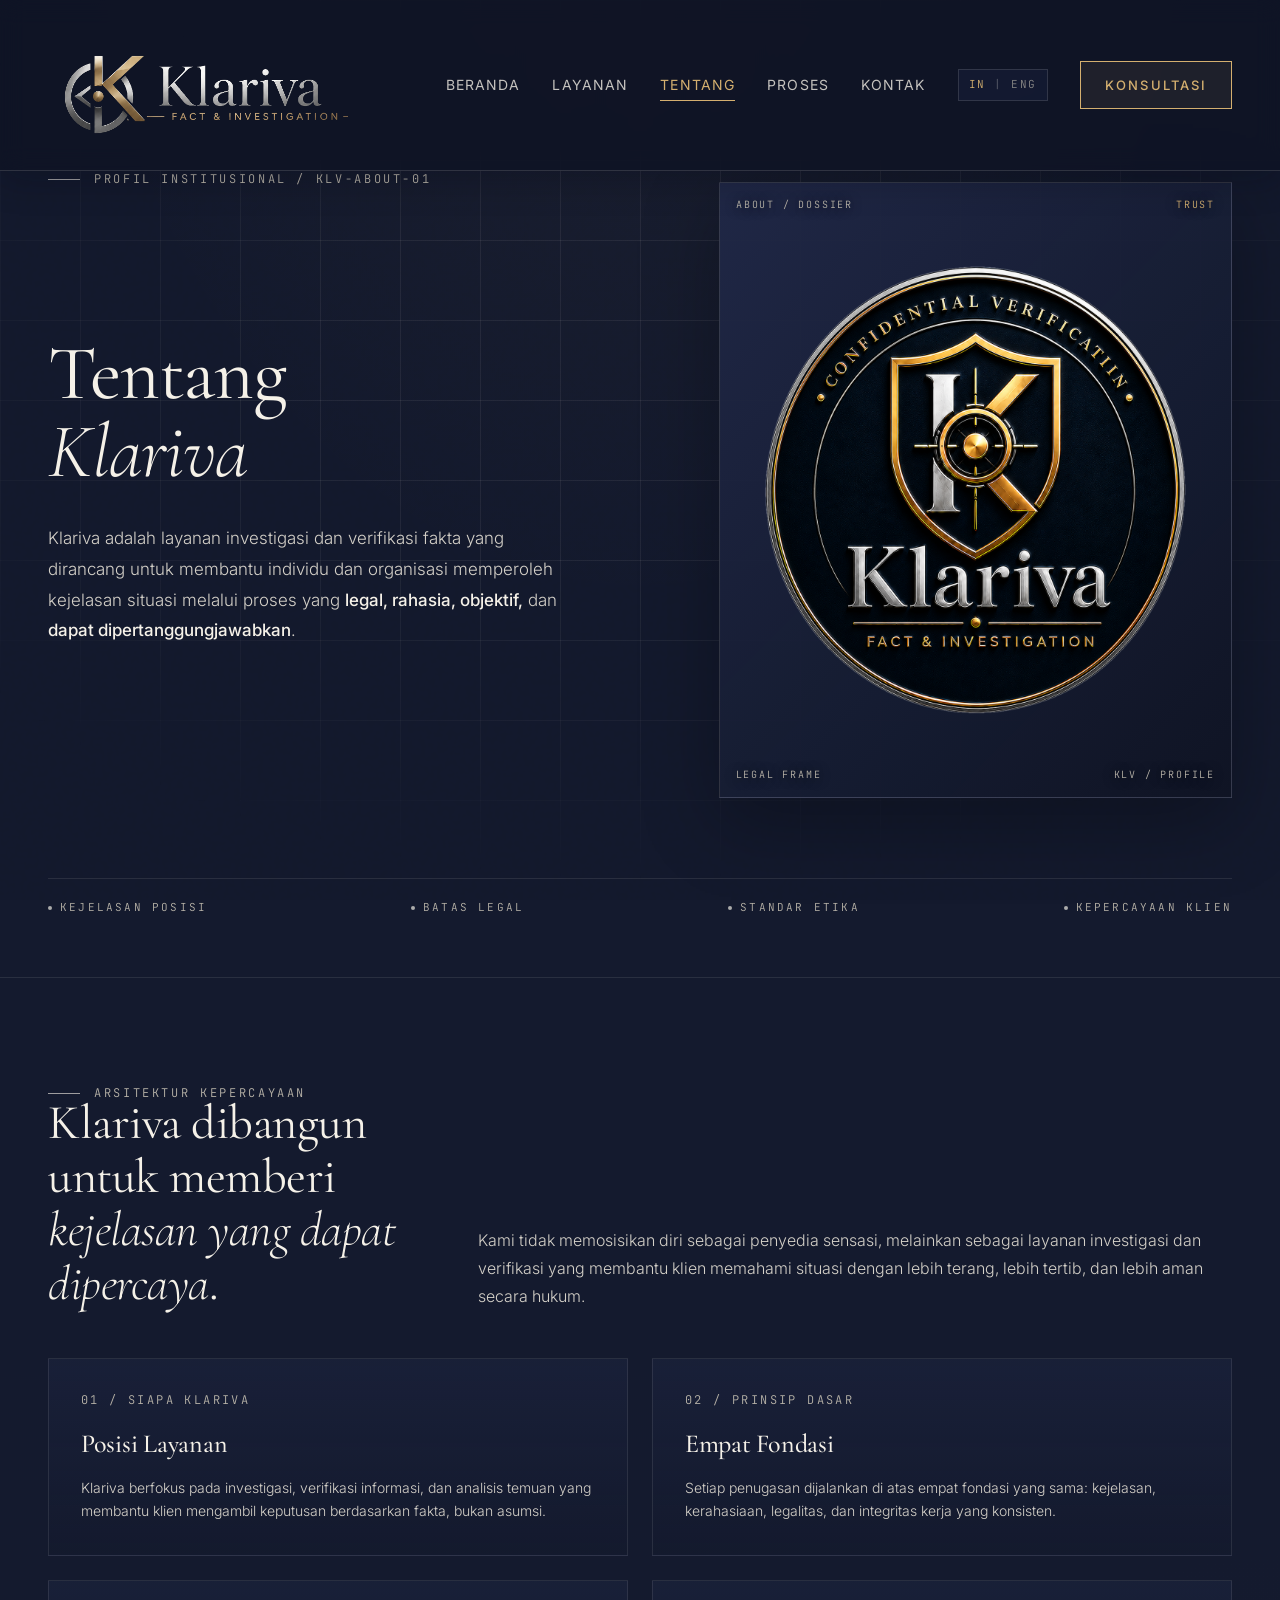
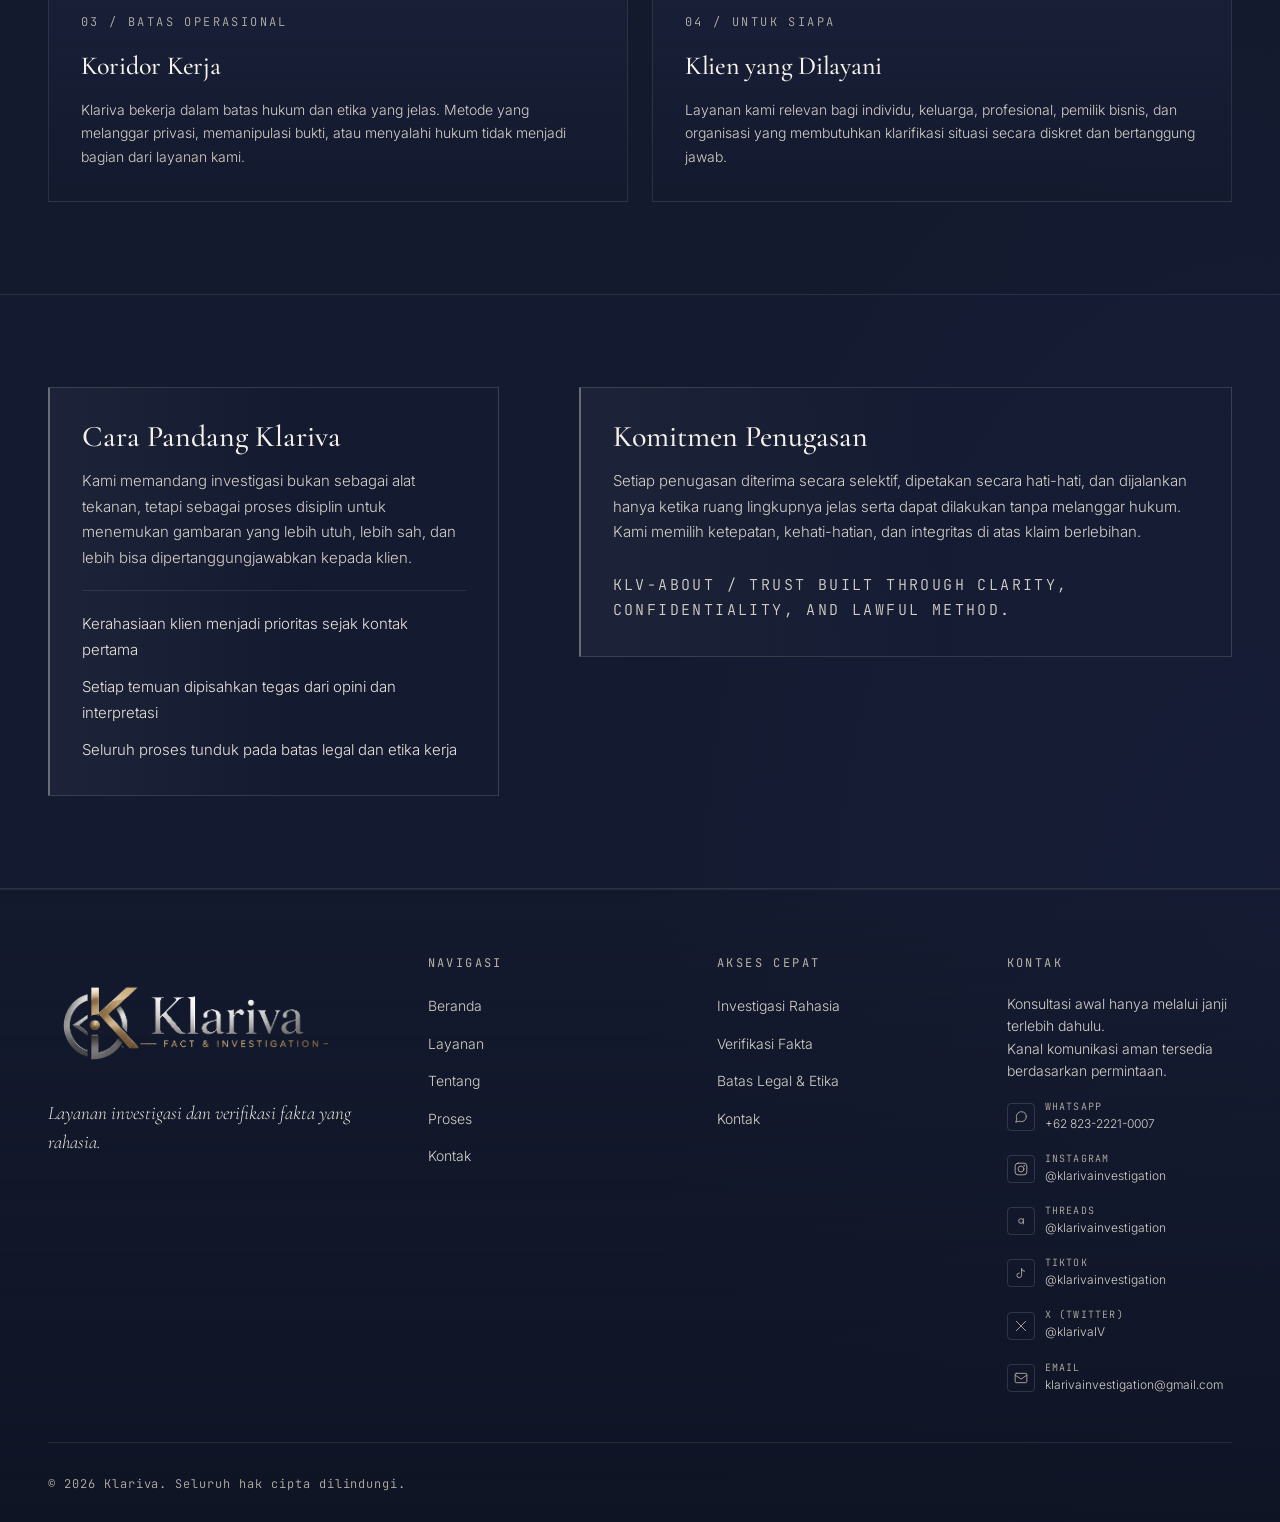
==== commit e014ef44: "Remove KLV dev note codes from all page footers Co-Authored-By: Claude Sonnet 4.6 <noreply@anthropic" ====
--- a/about.html
+++ b/about.html
@@ -225,7 +225,6 @@
 
         <div class="footer-bottom">
           <p>&copy; 2026 Klariva. Seluruh hak cipta dilindungi.</p>
-          <p><span class="code">KLV-ABOUT-01 / CLARITY, CONFIDENTIALITY, LAWFUL METHOD</span></p>
         </div>
       </div>
     </footer>
